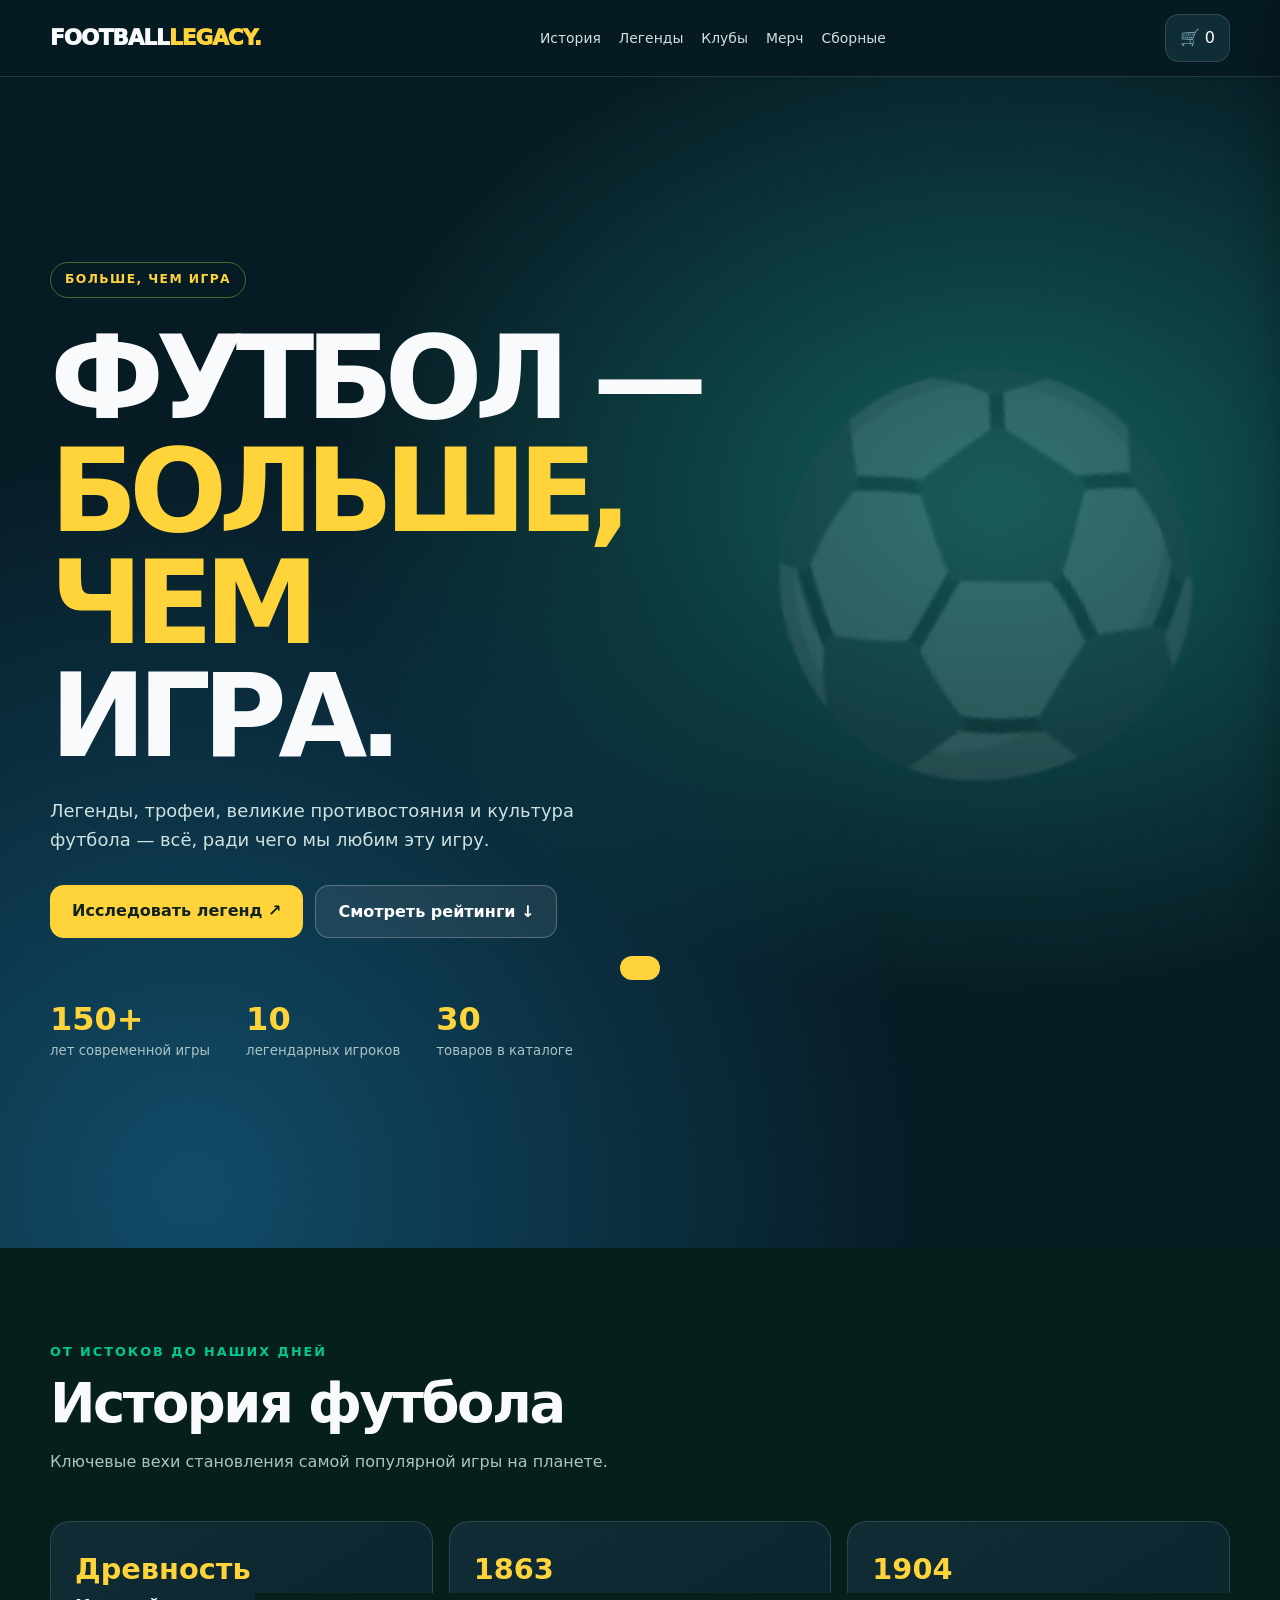
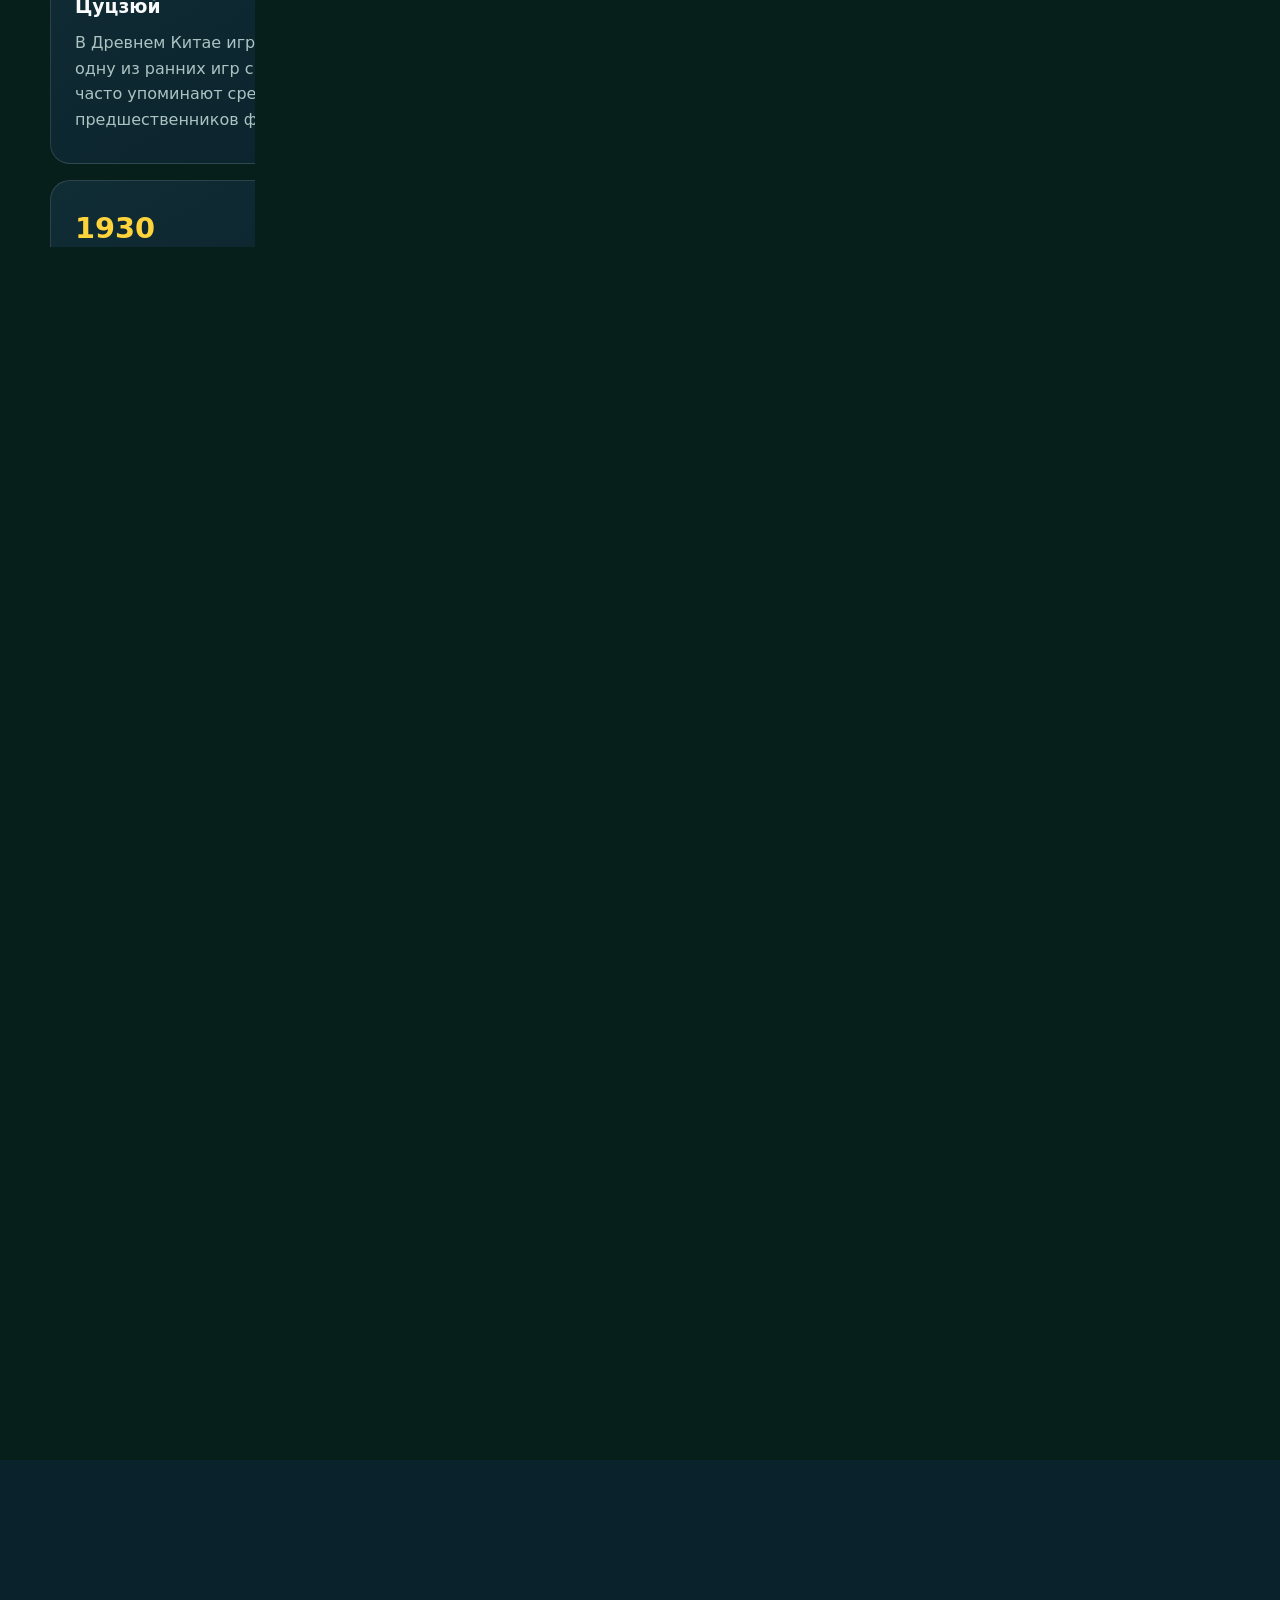
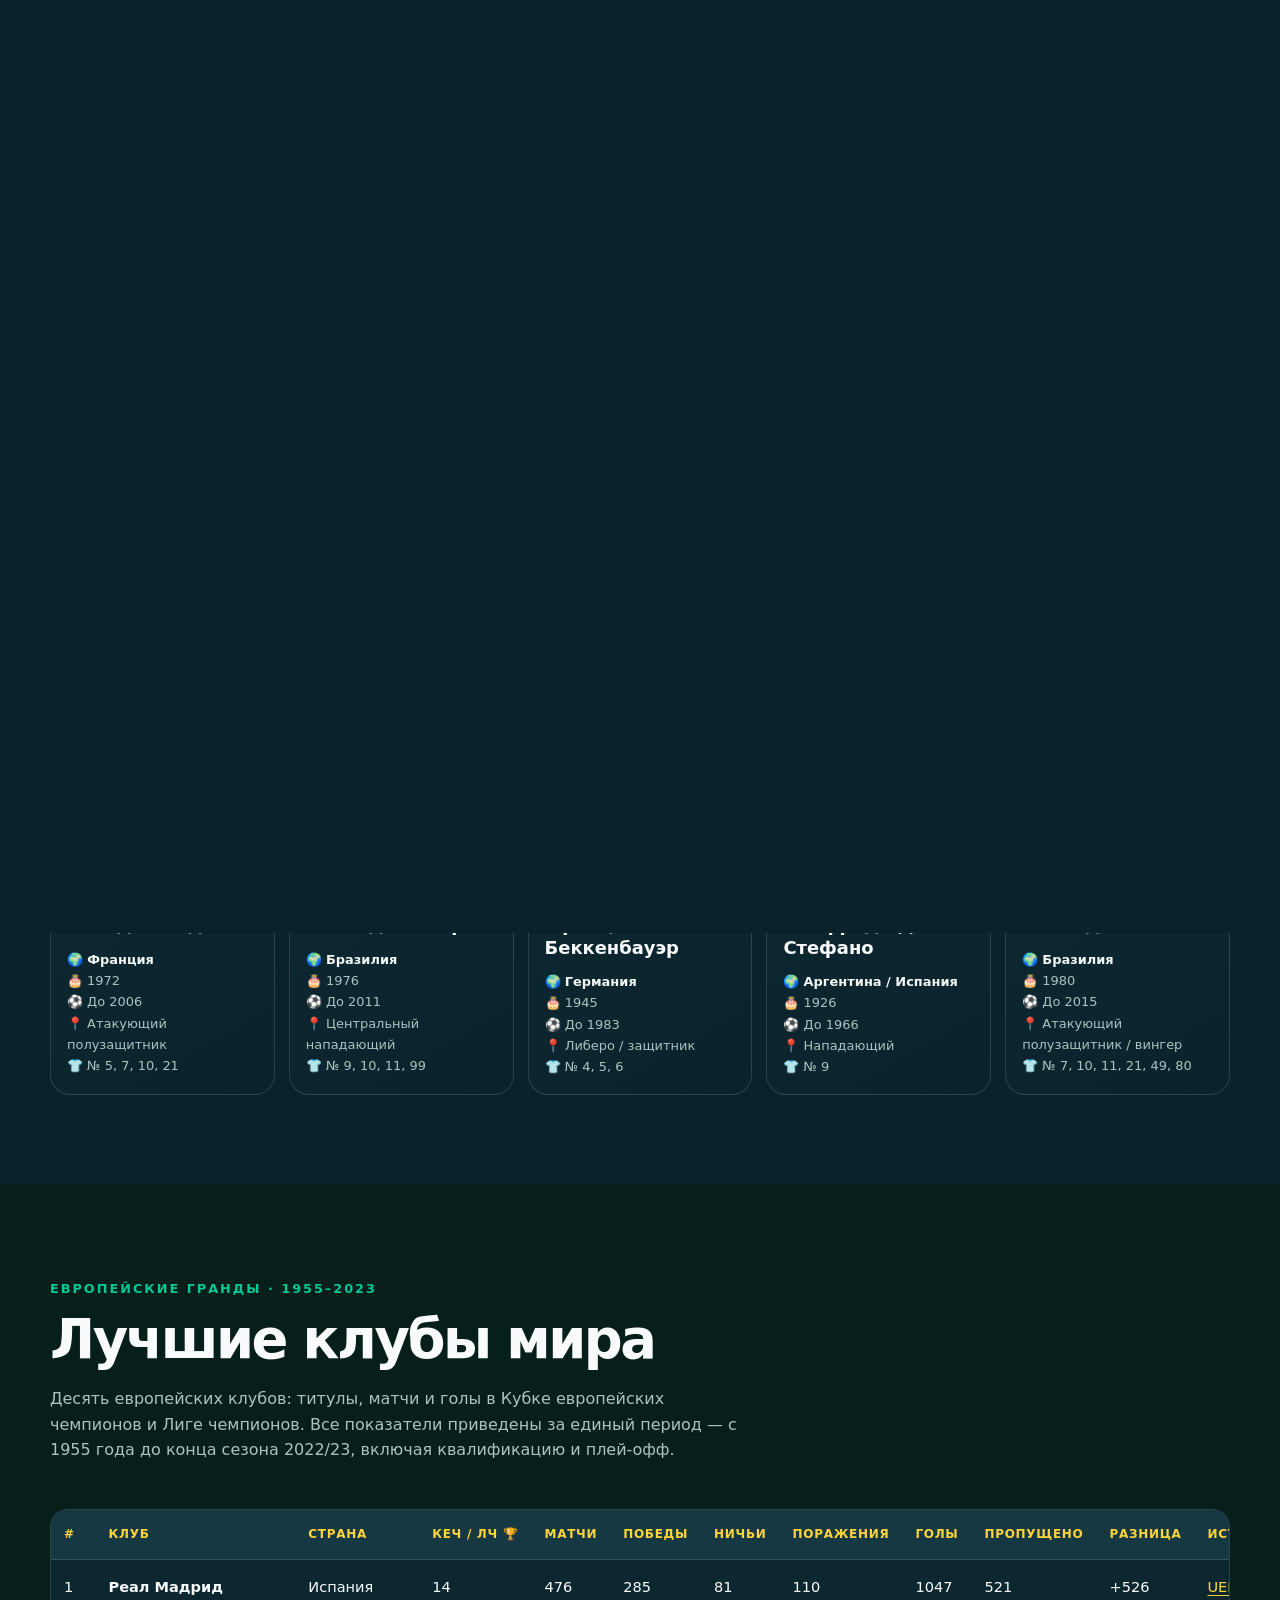
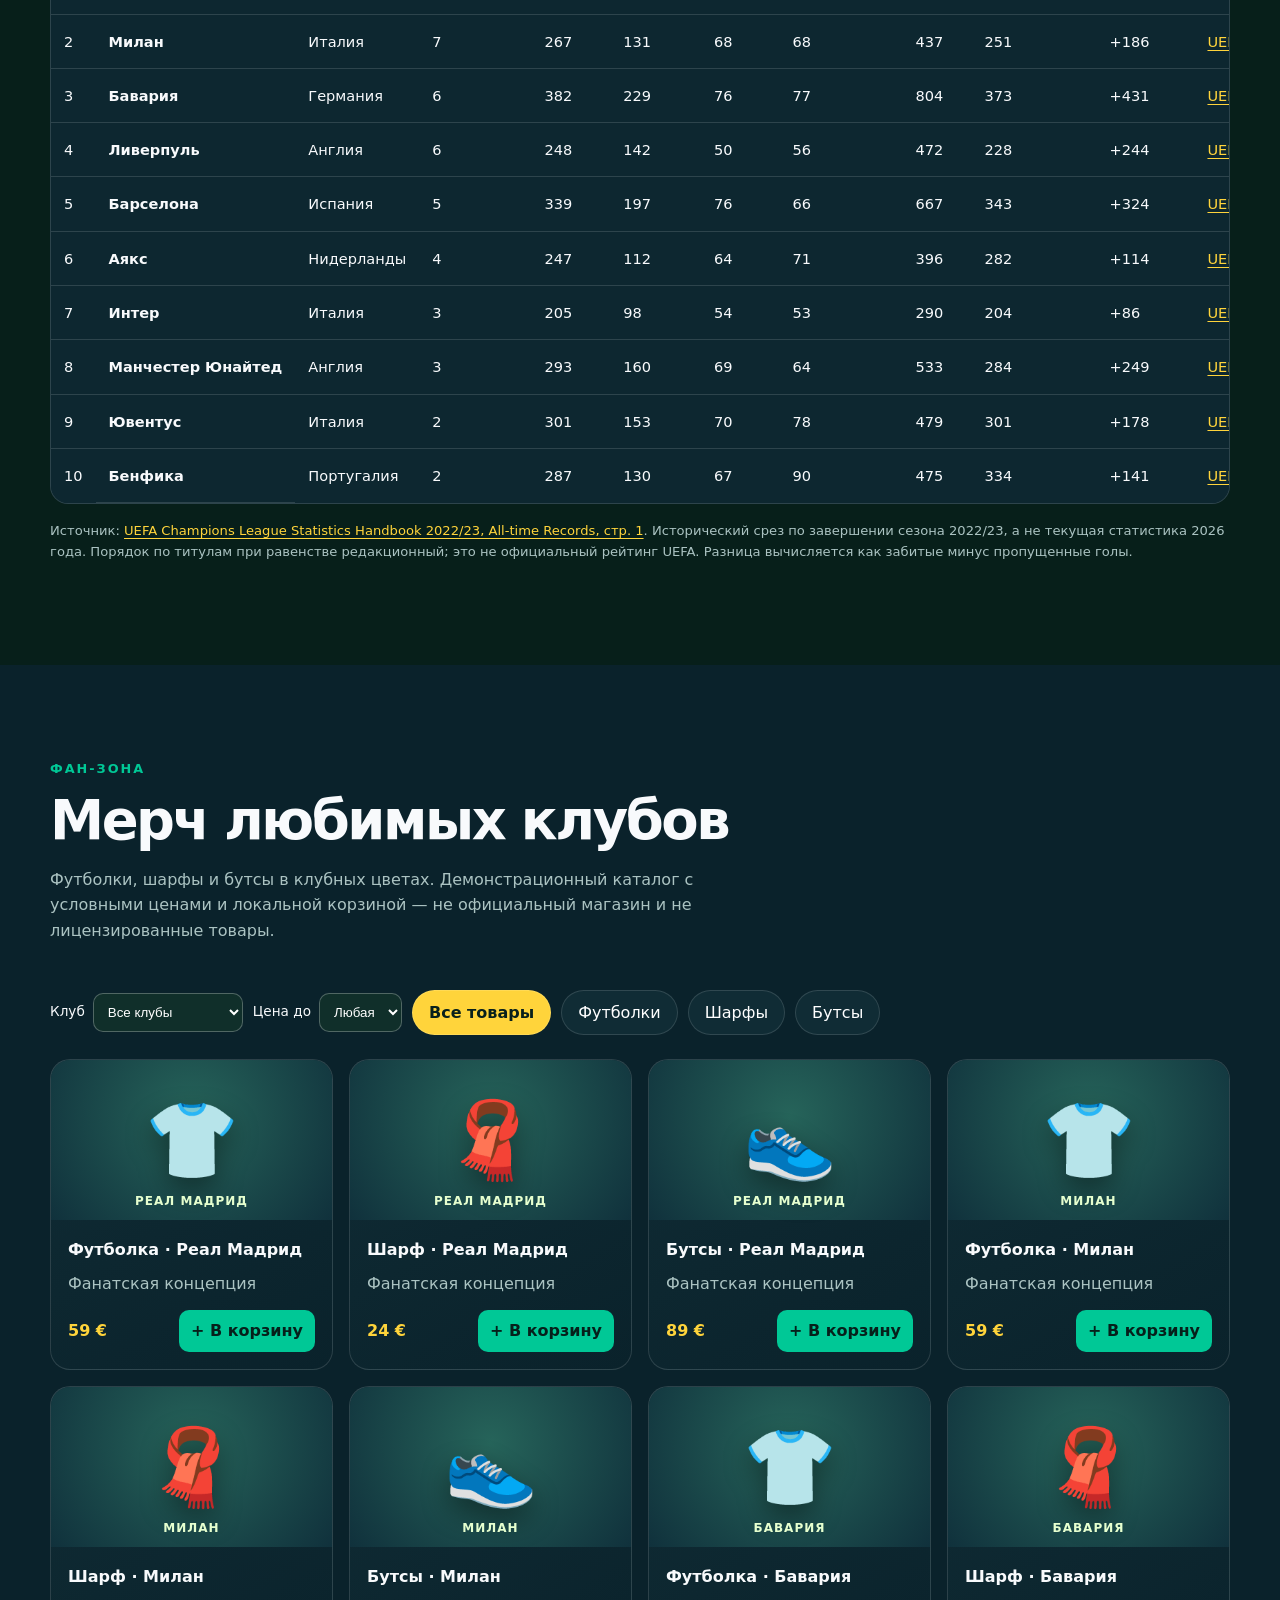
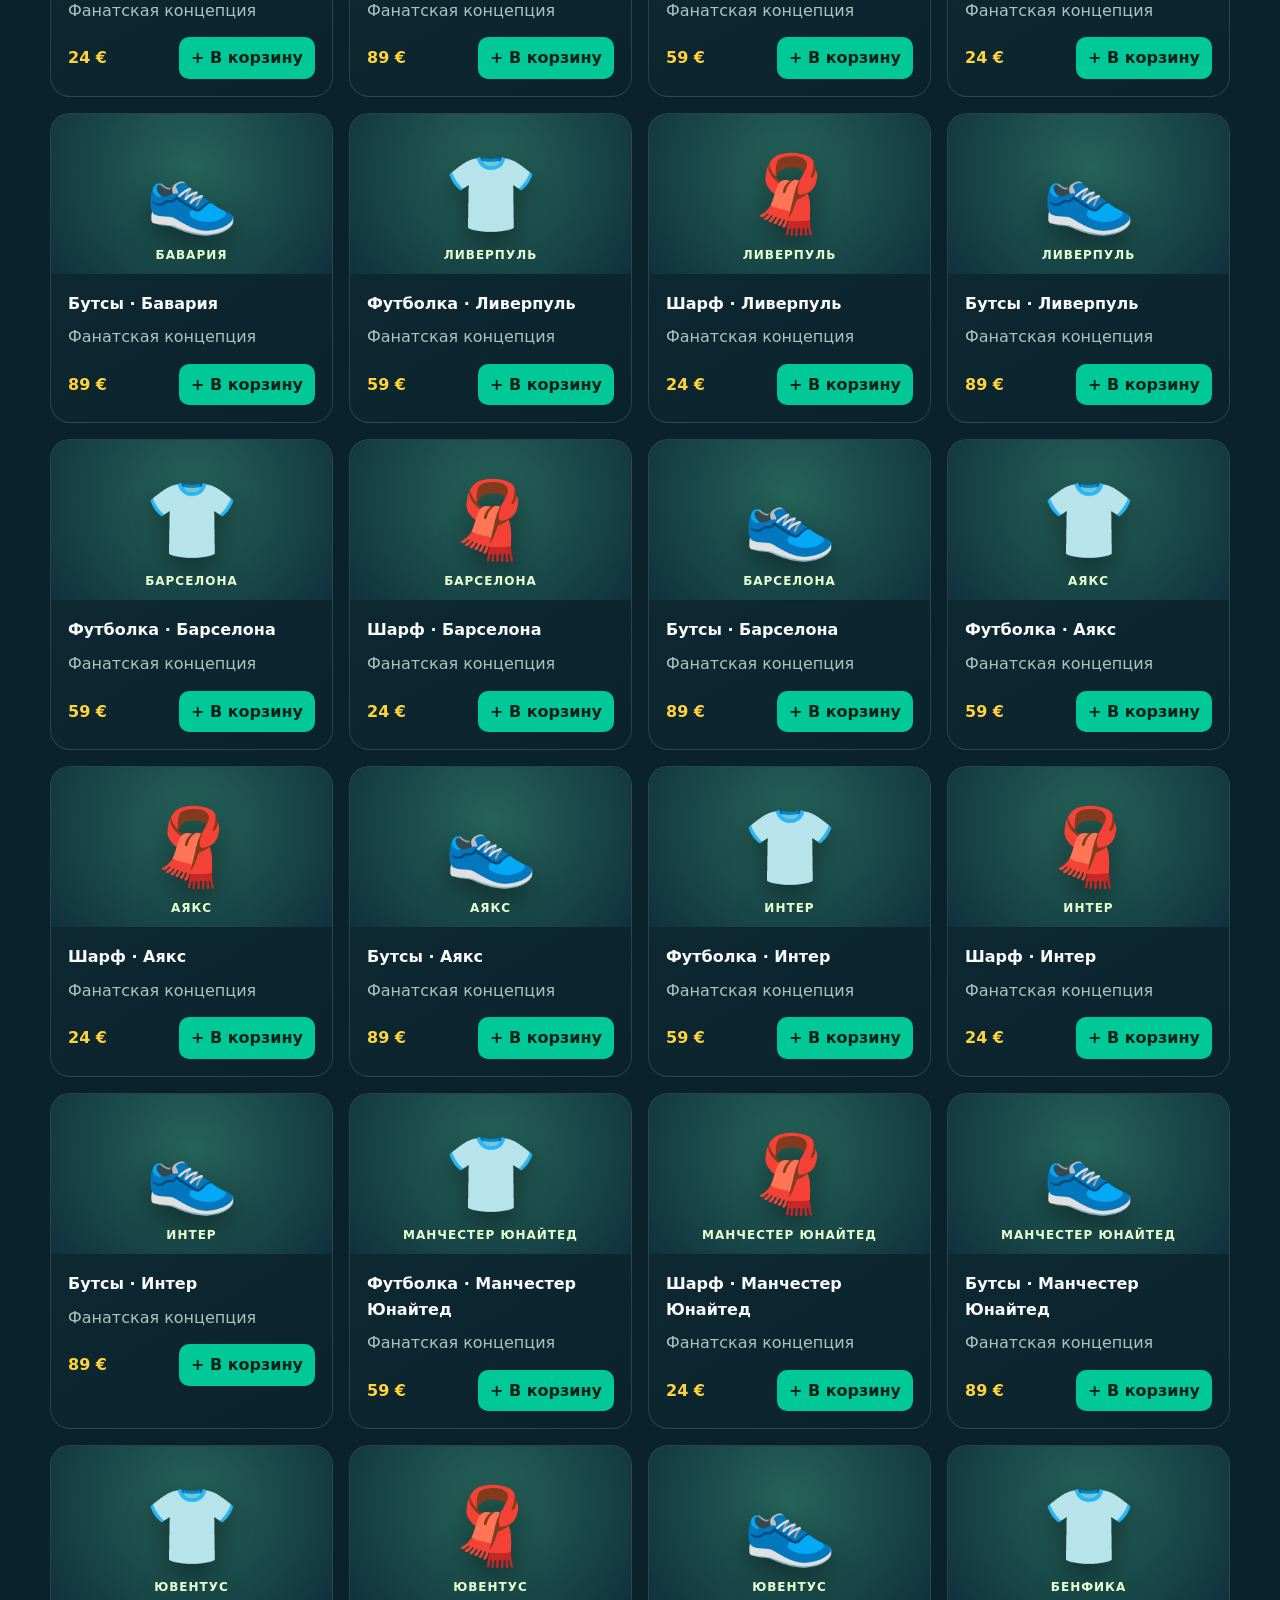
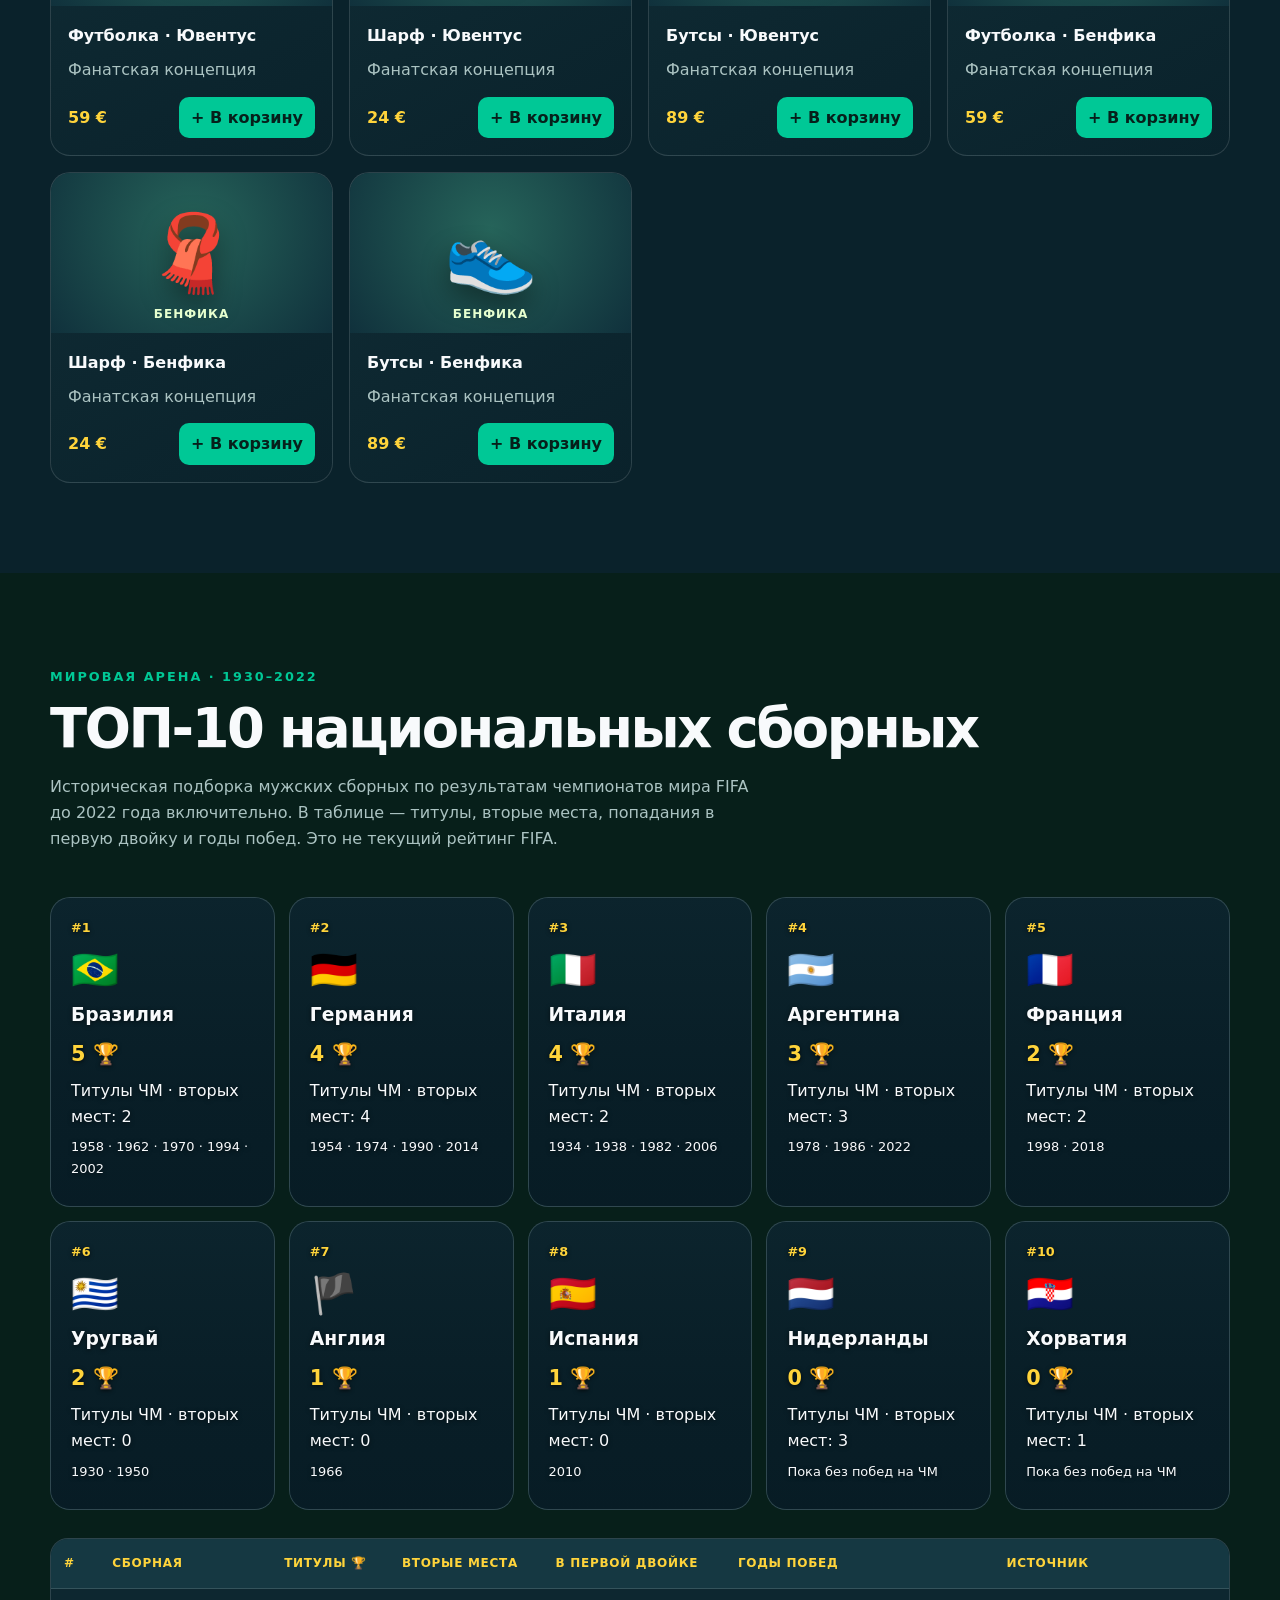
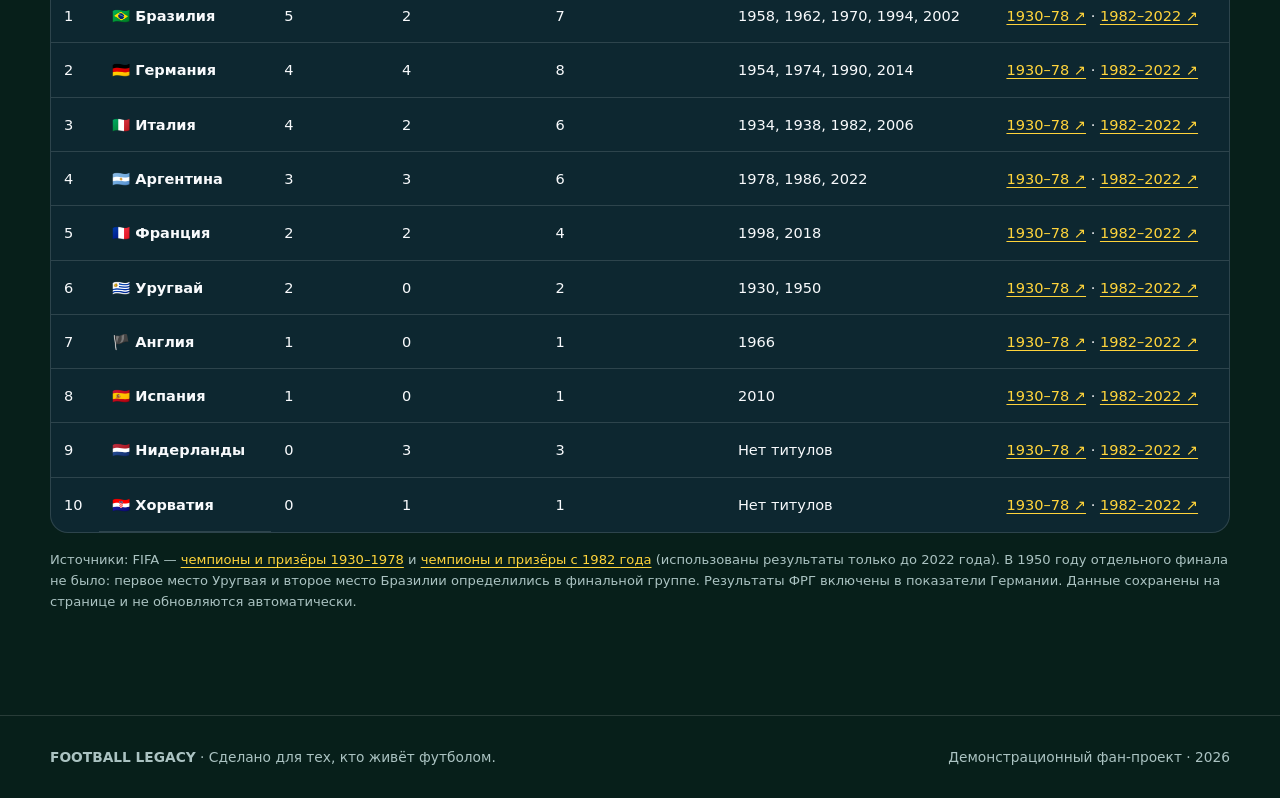
==== index.html @ f4323de8 "Add three local football photos and separate HTML CSS JS" ====
<!doctype html>
<html lang="ru">
<head>
<meta charset="utf-8"><meta name="viewport" content="width=device-width,initial-scale=1"><meta name="theme-color" content="#071b24">
<title>FOOTBALL LEGACY — Больше, чем игра</title>
<link rel="stylesheet" href="style.css">

</head>
<body>

<header class="topbar"><nav class="container nav" aria-label="Главная навигация"><a class="logo" href="#home">FOOTBALL<span>LEGACY.</span></a><div class="links" id="navlinks"><a href="#history">История</a><a href="#players">Легенды</a><a href="#clubs">Клубы</a><a href="#shop">Мерч</a><a href="#nations">Сборные</a></div><div style="display:flex;gap:8px"><button class="cartbtn" id="cartOpen" aria-label="Открыть корзину">🛒 <span id="cartCount">0</span></button><button class="menu-btn" id="menuBtn" aria-label="Открыть меню" aria-expanded="false">☰</button></div></nav></header>
<main><section class="hero" id="home"><div class="container hero-content"><span class="pill">Больше, чем игра</span><h1>ФУТБОЛ —<br><em>БОЛЬШЕ, ЧЕМ</em><br>ИГРА.</h1><p>Легенды, трофеи, великие противостояния и культура футбола — всё, ради чего мы любим эту игру.</p><div class="actions"><a class="btn" href="#players">Исследовать легенд ↗</a><a class="btn secondary" href="#clubs">Смотреть рейтинги ↓</a></div><div class="stats"><div><strong>150+</strong><small>лет современной игры</small></div><div><strong>10</strong><small>легендарных игроков</small></div><div><strong>30</strong><small>товаров в каталоге</small></div></div></div></section>
<section id="history"><div class="container"><div class="section-top"><div><span class="eyebrow">От истоков до наших дней</span><h2>История футбола</h2><p class="lead">Ключевые вехи становления самой популярной игры на планете.</p></div></div><div class="history-grid"><article class="history-card"><div class="year">Древность</div><h3>Цуцзюй</h3><p>В Древнем Китае играли в цуцзюй — одну из ранних игр с мячом, которую часто упоминают среди предшественников футбола.</p></article><article class="history-card"><div class="year">1863</div><h3>Рождение правил</h3><p>В Англии основана Футбольная ассоциация и началось отделение футбола от регби.</p></article><article class="history-card"><div class="year">1904</div><h3>Создание ФИФА</h3><p>В Париже основана FIFA — международная организация, объединяющая национальные федерации.</p></article><article class="history-card"><div class="year">1930</div><h3>Первый чемпионат мира</h3><p>Уругвай принимает первый мужской мундиаль и становится его победителем.</p></article><article class="history-card"><div class="year">1955–56</div><h3>Европейский клубный турнир</h3><p>Стартует Кубок европейских чемпионов — предшественник Лиги чемпионов УЕФА.</p></article><article class="history-card"><div class="year">1991</div><h3>Женский чемпионат мира</h3><p>В Китае проходит первый официальный чемпионат мира FIFA среди женщин.</p></article><article class="history-card"><div class="year">1992 →</div><h3>Новая эпоха</h3><p>Запускаются Лига чемпионов УЕФА и английская Премьер-лига; позже VAR меняет судейство, а цифровые платформы — боление.</p></article><article class="history-card"><div class="year">2010–2020-е</div><h3>VAR и цифровая эпоха</h3><p>Видеопомощники судей, данные о движении игроков и новые способы просмотра матчей меняют современный футбол.</p></article></div></div></section>
<section id="gallery"><div class="container"><div class="section-top"><div><span class="eyebrow">Атмосфера игры</span><h2>Футбол в трёх кадрах</h2><p class="lead">Большие трибуны, точность движения и энергия каждого матча.</p></div></div><div class="photo-grid"><figure><img src="images/stadium.jpg" width="1200" height="800" alt="Футбольное поле и заполненные трибуны" loading="lazy"><figcaption>Стадион</figcaption></figure><figure><img src="images/ball.jpg" width="1200" height="800" alt="Мяч рядом с бутсами футболиста на газоне" loading="lazy"><figcaption>Игра начинается здесь</figcaption></figure><figure><img src="images/training.jpg" width="1200" height="800" alt="Футболист выполняет удар по мячу" loading="lazy"><figcaption>Движение к цели</figcaption></figure></div><p class="smallprint">Фотографии: Unsplash. Источники и условия использования приведены в файле IMAGE_SOURCES.md.</p></div></section><section id="players" style="background:#0a222b"><div class="container"><div class="section-top"><div><span class="eyebrow">Зал славы</span><h2>ТОП-10 игроков всех времён</h2><p class="lead">Редакционная подборка по влиянию на игру, мастерству и достижениям. Номера указаны для основных профессиональных клубов и взрослых сборных; редкие юношеские и товарищеские номера могут отсутствовать.</p></div></div><div class="players" id="playersGrid"></div></div></section>
<section id="clubs"><div class="container"><div class="section-top"><div><span class="eyebrow">Европейские гранды · 1955–2023</span><h2>Лучшие клубы мира</h2><p class="lead">Десять европейских клубов: титулы, матчи и голы в Кубке европейских чемпионов и Лиге чемпионов. Все показатели приведены за единый период — с 1955 года до конца сезона 2022/23, включая квалификацию и плей-офф.</p></div></div><div class="table-wrap"><table><caption class="sr-only">Статистика клубов в КЕЧ и ЛЧ за 1955–2023 годы</caption><thead><tr><th scope="col">#</th><th scope="col">Клуб</th><th scope="col">Страна</th><th scope="col">КЕЧ / ЛЧ 🏆</th><th scope="col">Матчи</th><th scope="col">Победы</th><th scope="col">Ничьи</th><th scope="col">Поражения</th><th scope="col">Голы</th><th scope="col">Пропущено</th><th scope="col">Разница</th><th scope="col">Источник</th></tr></thead><tbody id="clubsTable"></tbody></table></div><p class="smallprint">Источник: <a class="source-link" href="https://editorial.uefa.com/resources/0282-18407aecf6fe-cb82de053b1e-1000/ucl_202223_all-time_md13.pdf" target="_blank" rel="noopener noreferrer">UEFA Champions League Statistics Handbook 2022/23, All-time Records, стр. 1</a>. Исторический срез по завершении сезона 2022/23, а не текущая статистика 2026 года. Порядок по титулам при равенстве редакционный; это не официальный рейтинг UEFA. Разница вычисляется как забитые минус пропущенные голы.</p></div></section>
<section id="shop" style="background:#0a222b"><div class="container"><div class="section-top"><div><span class="eyebrow">Фан-зона</span><h2>Мерч любимых клубов</h2><p class="lead">Футболки, шарфы и бутсы в клубных цветах. Демонстрационный каталог с условными ценами и локальной корзиной — не официальный магазин и не лицензированные товары.</p></div></div><div class="store-toolbar" id="filters"><label>Клуб <select id="teamFilter" aria-label="Фильтр по клубу"><option value="all">Все клубы</option></select></label><label>Цена до <select id="priceFilter" aria-label="Фильтр по цене"><option value="9999">Любая</option><option value="30">30 €</option><option value="60">60 €</option><option value="100">100 €</option></select></label><button class="filter active" data-filter="all">Все товары</button><button class="filter" data-filter="Футболка">Футболки</button><button class="filter" data-filter="Шарф">Шарфы</button><button class="filter" data-filter="Бутсы">Бутсы</button></div><div class="products" id="productsGrid"></div></div></section>
<section id="nations"><div class="container"><div class="section-top"><div><span class="eyebrow">Мировая арена · 1930–2022</span><h2>ТОП-10 национальных сборных</h2><p class="lead">Историческая подборка мужских сборных по результатам чемпионатов мира FIFA до 2022 года включительно. В таблице — титулы, вторые места, попадания в первую двойку и годы побед. Это не текущий рейтинг FIFA.</p></div></div><div class="national-grid" id="nationsGrid"></div><div class="table-wrap national-table"><table><caption class="sr-only">Достижения сборных на мужских чемпионатах мира 1930–2022</caption><thead><tr><th scope="col">#</th><th scope="col">Сборная</th><th scope="col">Титулы 🏆</th><th scope="col">Вторые места</th><th scope="col">В первой двойке</th><th scope="col">Годы побед</th><th scope="col">Источник</th></tr></thead><tbody id="nationsTable"></tbody></table></div><p class="smallprint">Источники: FIFA — <a class="source-link" href="https://www.fifa.com/en/tournaments/mens/worldcup/articles/world-cup-champions-1930-1978-uruguay-italy-germany-brazil-england-argentina" target="_blank" rel="noopener noreferrer">чемпионы и призёры 1930–1978</a> и <a class="source-link" href="https://www.fifa.com/en/tournaments/mens/worldcup/articles/world-cup-champions-1982-2026-italy-argentina-germany-brazil-france-spain" target="_blank" rel="noopener noreferrer">чемпионы и призёры с 1982 года</a> (использованы результаты только до 2022 года). В 1950 году отдельного финала не было: первое место Уругвая и второе место Бразилии определились в финальной группе. Результаты ФРГ включены в показатели Германии. Данные сохранены на странице и не обновляются автоматически.</p></div></section></main>
<footer class="footer"><div class="container"><div><strong>FOOTBALL LEGACY</strong> · Сделано для тех, кто живёт футболом.</div><div>Демонстрационный фан-проект · 2026</div></div></footer>
<div class="drawer-overlay" id="overlay"></div><aside class="drawer" id="drawer" role="dialog" aria-modal="true" aria-label="Корзина" aria-hidden="true"><div class="drawer-head"><h2 style="font-size:1.8rem">Корзина 🛒</h2><button class="cartbtn" id="cartClose" aria-label="Закрыть корзину">✕</button></div><div class="cart-items" id="cartItems"></div><div class="cart-total" id="cartTotal">Итого: 0 €</div><button class="btn" id="checkout">Оформить заказ</button><p class="smallprint">Демо-режим: оплата и отправка заказа не подключены.</p></aside><div class="toast" id="toast" role="status" aria-live="polite"></div>
<script src="main.js" defer></script>
</body></html>
---- style.css ----
:root{--bg:#071b24;--panel:#102c35;--panel2:#153842;--text:#f1f8f4;--muted:#abc3c2;--lime:#d9ff4d;--green:#23d49a;--blue:#39a9ff;--line:#ffffff22}*{box-sizing:border-box}html{scroll-behavior:smooth;scroll-padding-top:85px}body{margin:0;background:var(--bg);color:var(--text);font:16px/1.6 system-ui,-apple-system,Segoe UI,Arial,sans-serif}a{color:inherit;text-decoration:none}button{font:inherit;cursor:pointer}img{display:block;width:100%;object-fit:cover}::selection{background:var(--lime);color:#061b22}.container{width:min(1180px,calc(100% - 36px));margin:auto}.topbar{position:sticky;top:0;z-index:100;background:#071b24e8;backdrop-filter:blur(18px);border-bottom:1px solid var(--line)}.nav{min-height:76px;display:flex;align-items:center;justify-content:space-between;gap:18px}.logo{font-weight:950;letter-spacing:-1px;font-size:1.35rem}.logo span{color:var(--lime)}.links{display:flex;gap:18px;align-items:center}.links a{font-size:.87rem;color:#d1e0de;transition:color .2s}.links a:hover{color:var(--lime)}.cartbtn,.menu-btn{border:1px solid var(--line);border-radius:14px;background:var(--panel);color:white;padding:10px 14px}.menu-btn{display:none}.pill{display:inline-block;border:1px solid #d9ff4d55;color:var(--lime);padding:7px 14px;border-radius:50px;font-size:.77rem;letter-spacing:1.4px;font-weight:800;text-transform:uppercase}.hero{position:relative;overflow:hidden;min-height:650px;display:flex;align-items:center;background:radial-gradient(ellipse at 78% 36%,#125e5b 0%,transparent 48%),radial-gradient(ellipse at 15% 95%,#114c69,transparent 48%),#071b24}.hero:after{content:'⚽';position:absolute;right:5%;top:17%;font-size:clamp(180px,29vw,410px);opacity:.13;transform:rotate(-18deg);pointer-events:none}.hero-content{position:relative;z-index:1;padding:95px 0}.hero h1{font-size:clamp(3.5rem,9vw,7.6rem);line-height:.98;letter-spacing:-.075em;margin:24px 0;max-width:850px}.hero h1 em{font-style:normal;color:var(--lime)}.hero p{max-width:550px;color:#d0e2e0;font-size:1.12rem}.actions{display:flex;flex-wrap:wrap;gap:12px;margin-top:30px}.btn{border:0;border-radius:14px;background:var(--lime);color:#10221c;font-weight:850;padding:13px 22px;transition:transform .2s,box-shadow .2s}.btn:hover{transform:translateY(-3px);box-shadow:0 12px 30px #d9ff4d35}.btn.secondary{background:#ffffff13;border:1px solid #ffffff40;color:white}.stats{display:flex;gap:36px;flex-wrap:wrap;margin-top:64px}.stats strong{display:block;font-size:2rem;color:var(--lime);line-height:1.1}.stats small{color:var(--muted)}section{padding:90px 0}.section-top{display:flex;align-items:end;justify-content:space-between;gap:20px;margin-bottom:30px}.eyebrow{color:var(--green);font-weight:800;letter-spacing:2px;font-size:.8rem;text-transform:uppercase}h2{font-size:clamp(2rem,5vw,3.4rem);line-height:1.1;letter-spacing:-.045em;margin:10px 0}h3{margin:0 0 8px}p.lead{color:var(--muted);max-width:710px}.history-grid{display:grid;grid-template-columns:repeat(3,1fr);gap:16px}.history-card,.player,.club-note,.product,.national-card{background:linear-gradient(150deg,var(--panel),#0a222b);border:1px solid var(--line);border-radius:20px;overflow:hidden;transition:transform .25s,border-color .25s}.history-card:hover,.player:hover,.product:hover,.national-card:hover{transform:translateY(-6px);border-color:#d9ff4d77}.history-card{padding:24px}.history-card .year{font-size:1.8rem;font-weight:900;color:var(--lime)}.history-card p,.player p,.product p,.national-card p{color:var(--muted);margin:7px 0}.players{display:grid;grid-template-columns:repeat(5,minmax(0,1fr));gap:14px}.player img{height:220px;background:#1c4145}.player .content{padding:16px}.rank{color:var(--lime);font-weight:900;font-size:.8rem}.player h3{font-size:1.12rem;line-height:1.25;margin:5px 0 12px}.meta{font-size:.81rem;color:var(--muted);line-height:1.65}.meta b{color:#f2f7f3}.table-wrap{overflow-x:auto;border:1px solid var(--line);border-radius:18px;background:#0d2730}table{border-collapse:collapse;width:100%;min-width:790px}th,td{text-align:left;padding:15px 13px;border-bottom:1px solid var(--line);white-space:nowrap}th{font-size:.75rem;text-transform:uppercase;letter-spacing:.7px;color:var(--lime);background:#153842}td{font-size:.91rem}tr:hover td{background:#ffffff08}tr:last-child td{border-bottom:0}.muted{color:var(--muted)}.smallprint{font-size:.82rem;color:var(--muted);margin-top:16px}.store-toolbar{display:flex;gap:10px;flex-wrap:wrap;margin-bottom:24px}.filter{border:1px solid var(--line);background:var(--panel);color:white;border-radius:100px;padding:9px 16px}.filter.active{background:var(--lime);color:#08201c;font-weight:800}.products{display:grid;grid-template-columns:repeat(4,minmax(0,1fr));gap:16px}.product-art{height:160px;display:grid;place-items:center;background:radial-gradient(circle at 50% 35%,#26645a,#10313c);position:relative}.product-art .emoji{font-size:4.7rem;filter:drop-shadow(0 12px 14px #0006)}.product-art .team{position:absolute;bottom:9px;font-size:.75rem;letter-spacing:1px;text-transform:uppercase;font-weight:900;color:#e6ffcf}.product .content{padding:17px}.product h3{font-size:1rem}.price-row{display:flex;align-items:center;justify-content:space-between;gap:8px;margin-top:14px}.price{font-weight:900;color:var(--lime)}.add{border:0;border-radius:10px;padding:8px 12px;background:var(--green);font-weight:800;color:#06201b}.national-grid{display:grid;grid-template-columns:repeat(5,1fr);gap:14px}.national-card{padding:20px}.flag{font-size:2.4rem}.national-card .score{font-weight:900;color:var(--lime);font-size:1.3rem}.footer{border-top:1px solid var(--line);padding:30px 0;color:var(--muted);font-size:.86rem}.footer .container{display:flex;justify-content:space-between;gap:20px;flex-wrap:wrap}.drawer-overlay{position:fixed;inset:0;background:#0009;z-index:110;display:none}.drawer-overlay.show{display:block}.drawer{position:fixed;right:0;top:0;bottom:0;width:min(430px,100%);z-index:120;background:#102b35;transform:translateX(105%);transition:transform .3s;padding:24px;display:flex;flex-direction:column;box-shadow:-15px 0 50px #0005}.drawer.open{transform:translateX(0)}.drawer-head{display:flex;justify-content:space-between;align-items:center}.cart-items{flex:1;overflow:auto;margin:20px 0}.cart-line{display:flex;justify-content:space-between;gap:12px;padding:12px 0;border-bottom:1px solid var(--line)}.cart-line button{background:transparent;color:var(--lime);border:0}.cart-total{font-size:1.3rem;font-weight:900;margin-bottom:15px}.toast{position:fixed;bottom:20px;left:50%;transform:translate(-50%,100px);background:var(--lime);color:#10221c;padding:12px 20px;border-radius:12px;z-index:130;transition:transform .3s;font-weight:800}.toast.show{transform:translate(-50%,0)}@media(max-width:1050px){.links{gap:10px}.links a{font-size:.78rem}.players{grid-template-columns:repeat(3,1fr)}.products{grid-template-columns:repeat(3,1fr)}.national-grid{grid-template-columns:repeat(3,1fr)}}@media(max-width:750px){.nav{min-height:66px}.menu-btn{display:block}.links{display:none;position:absolute;top:66px;left:0;right:0;padding:20px;background:#0a2730;flex-direction:column;align-items:stretch;border-bottom:1px solid var(--line)}.links.open{display:flex}.links a{font-size:1rem;padding:8px}.hero{min-height:570px}.hero-content{padding:65px 0}.stats{gap:22px;margin-top:42px}section{padding:64px 0}.history-grid{grid-template-columns:repeat(2,1fr)}.players,.national-grid{grid-template-columns:repeat(2,1fr)}.products{grid-template-columns:repeat(2,1fr)}.section-top{display:block}}@media(max-width:450px){.history-grid{grid-template-columns:1fr}.players{gap:10px}.player img{height:165px}.player .content{padding:11px}.player h3{font-size:1rem}.meta{font-size:.74rem}.products{gap:10px}.product-art{height:135px}.product .content{padding:12px}.national-grid{gap:10px}.national-card{padding:14px}}@media(prefers-reduced-motion:reduce){html{scroll-behavior:auto}*,*:before,*:after{transition:none!important;animation:none!important}}

:root{--bg:#071F1A;--lime:#FFD43B;--green:#00C896;--blue:#1677FF;--text:#F8FAFC} .store-toolbar select{background:#102f2a;color:white;border:1px solid #ffffff44;border-radius:10px;padding:10px;max-width:150px}.store-toolbar label{display:flex;gap:8px;align-items:center;font-size:.85rem} .history-card:hover,.national-card:hover,.product:hover,.player:hover{transform:translateY(-5px);transition:transform .25s ease} @media(prefers-reduced-motion:reduce){html{scroll-behavior:auto!important}*,*:before,*:after{animation-duration:.01ms!important;transition-duration:.01ms!important}}
.source-link{color:var(--lime);text-decoration:underline;text-underline-offset:3px}.source-link:hover{color:var(--green)}.source-link:focus-visible{outline:2px solid var(--lime);outline-offset:4px}.national-table{margin-top:28px}tbody th[scope="row"]{font-size:.91rem;text-transform:none;letter-spacing:normal;color:var(--text);background:transparent}tr:hover th[scope="row"]{background:#ffffff08}.sr-only{position:absolute;width:1px;height:1px;padding:0;margin:-1px;overflow:hidden;clip:rect(0,0,0,0);white-space:nowrap;border:0}.national-card{position:relative;isolation:isolate;background:#102c35}
.national-card::before{content:"";position:absolute;inset:0;z-index:-2;background-image:var(--nation-flag);background-size:cover;background-position:center;pointer-events:none}
.national-card::after{content:"";position:absolute;inset:0;z-index:-1;background:linear-gradient(180deg,rgba(7,27,36,.48),rgba(7,27,36,.82) 58%,rgba(7,27,36,.94));pointer-events:none}
.national-card h3,.national-card p{color:#f8fafc;text-shadow:0 1px 4px #0009}
.national-card .rank,.national-card .score{ text-shadow:0 1px 4px #000b}

.photo-grid{display:grid;grid-template-columns:repeat(3,minmax(0,1fr));gap:18px}.photo-grid figure{margin:0;border:1px solid var(--line);border-radius:20px;overflow:hidden;background:var(--panel)}.photo-grid img{height:240px;aspect-ratio:3/2;object-fit:cover}.photo-grid figcaption{padding:16px 20px;font-weight:750}@media(max-width:750px){.photo-grid{grid-template-columns:1fr}.photo-grid img{height:240px}}
.photo-grid img[src$="training.jpg"]{object-position:center 25%}
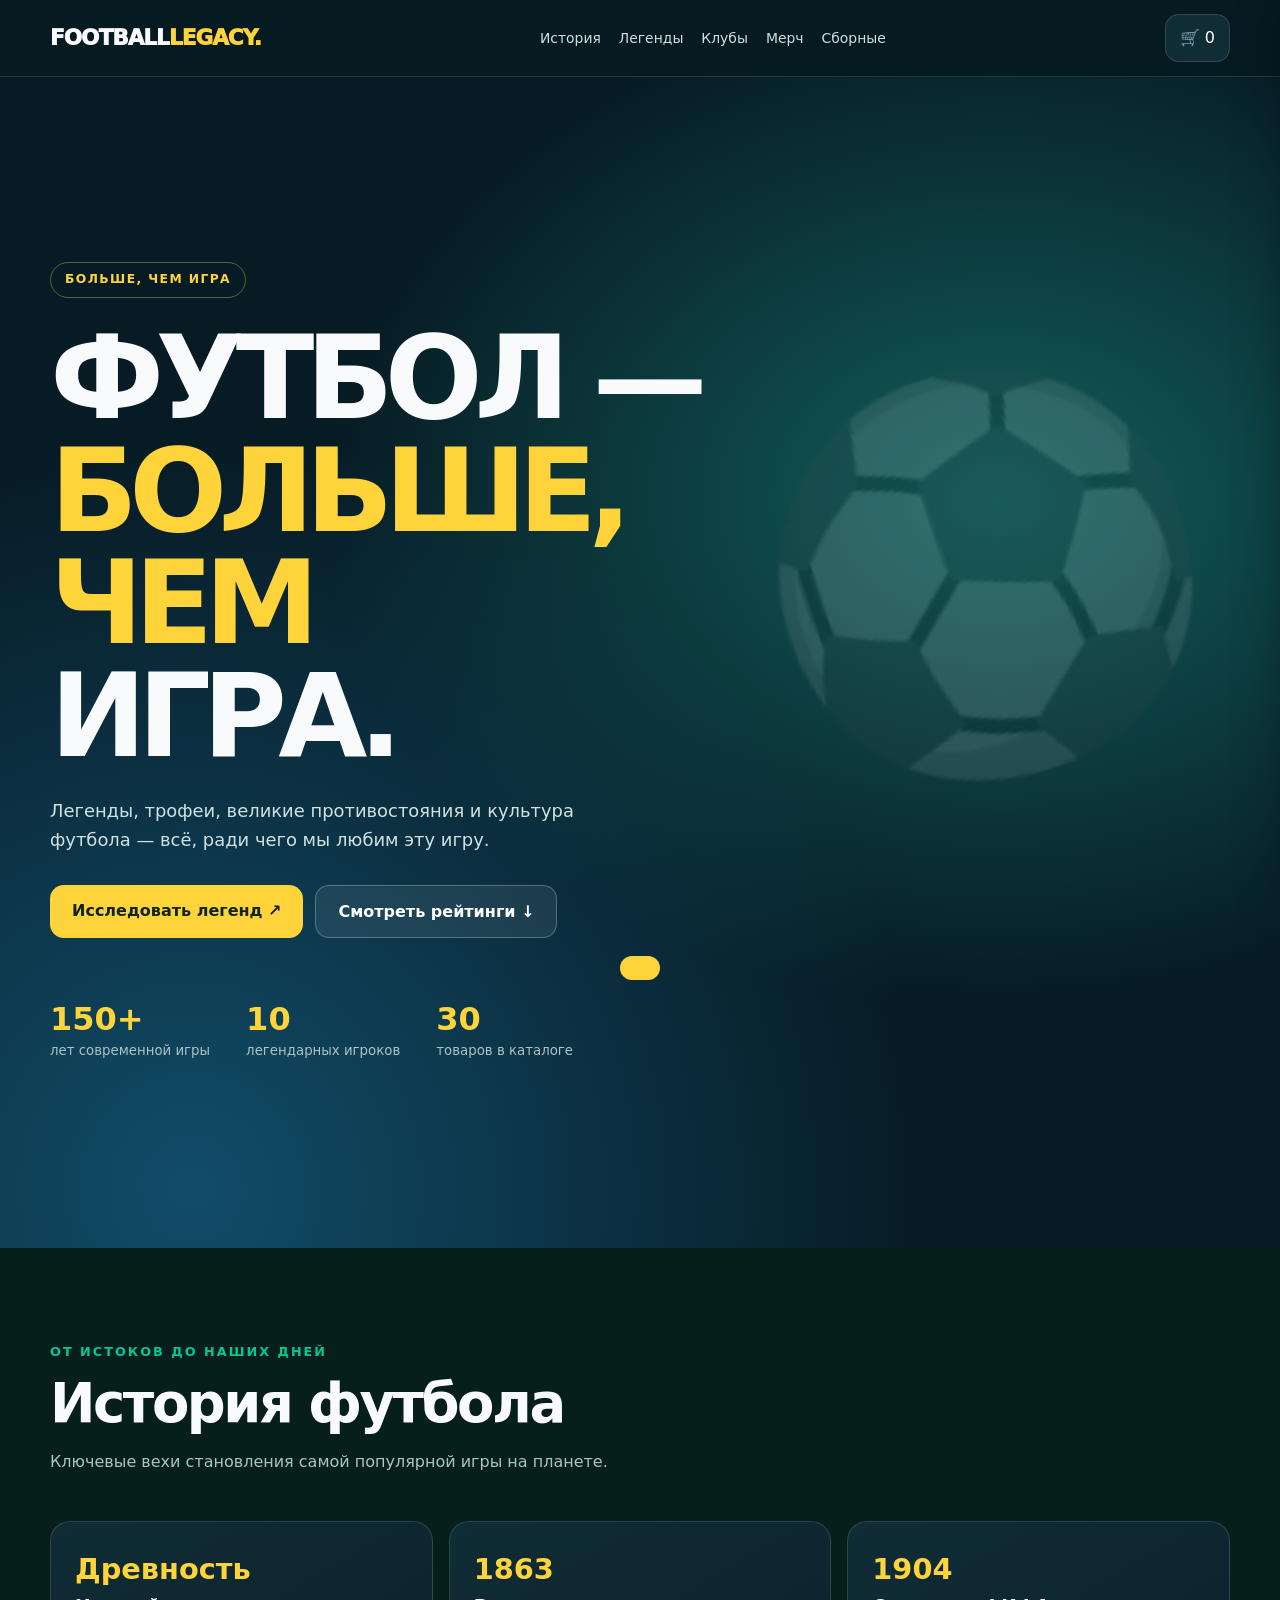
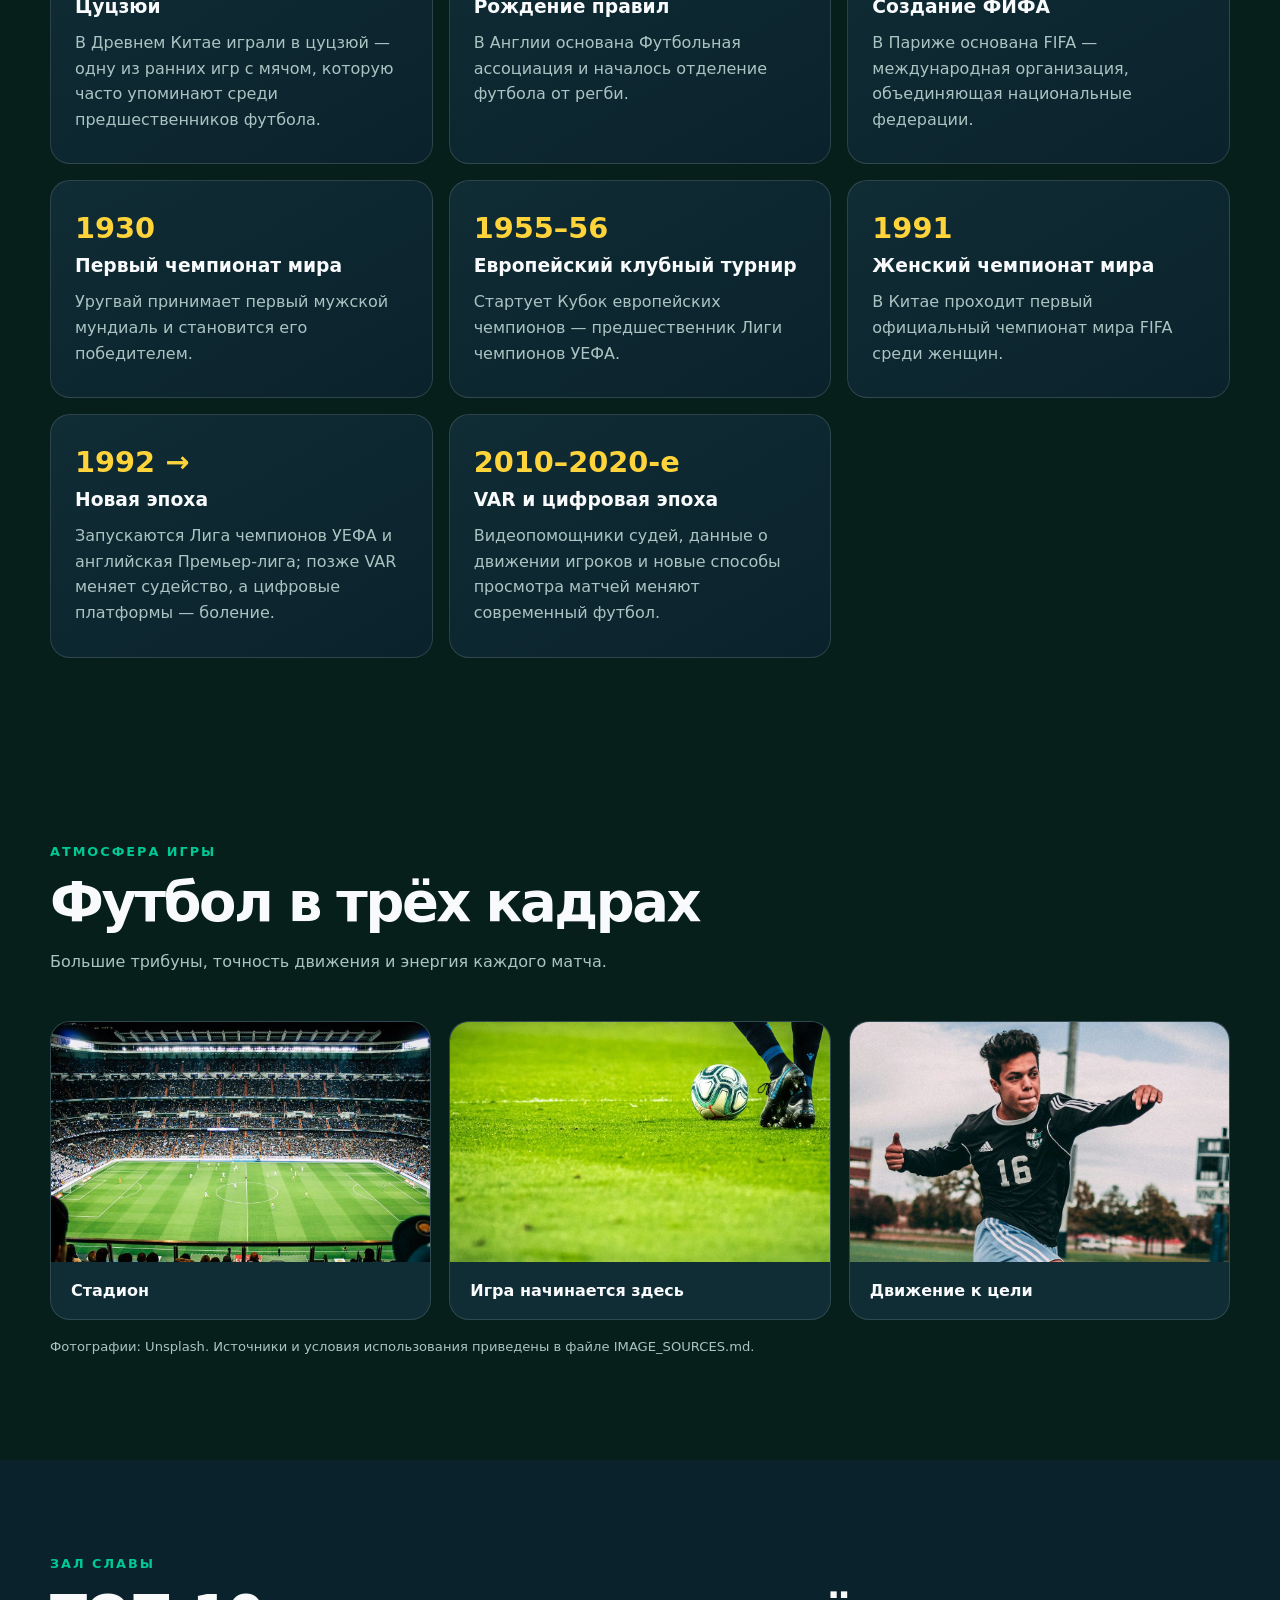
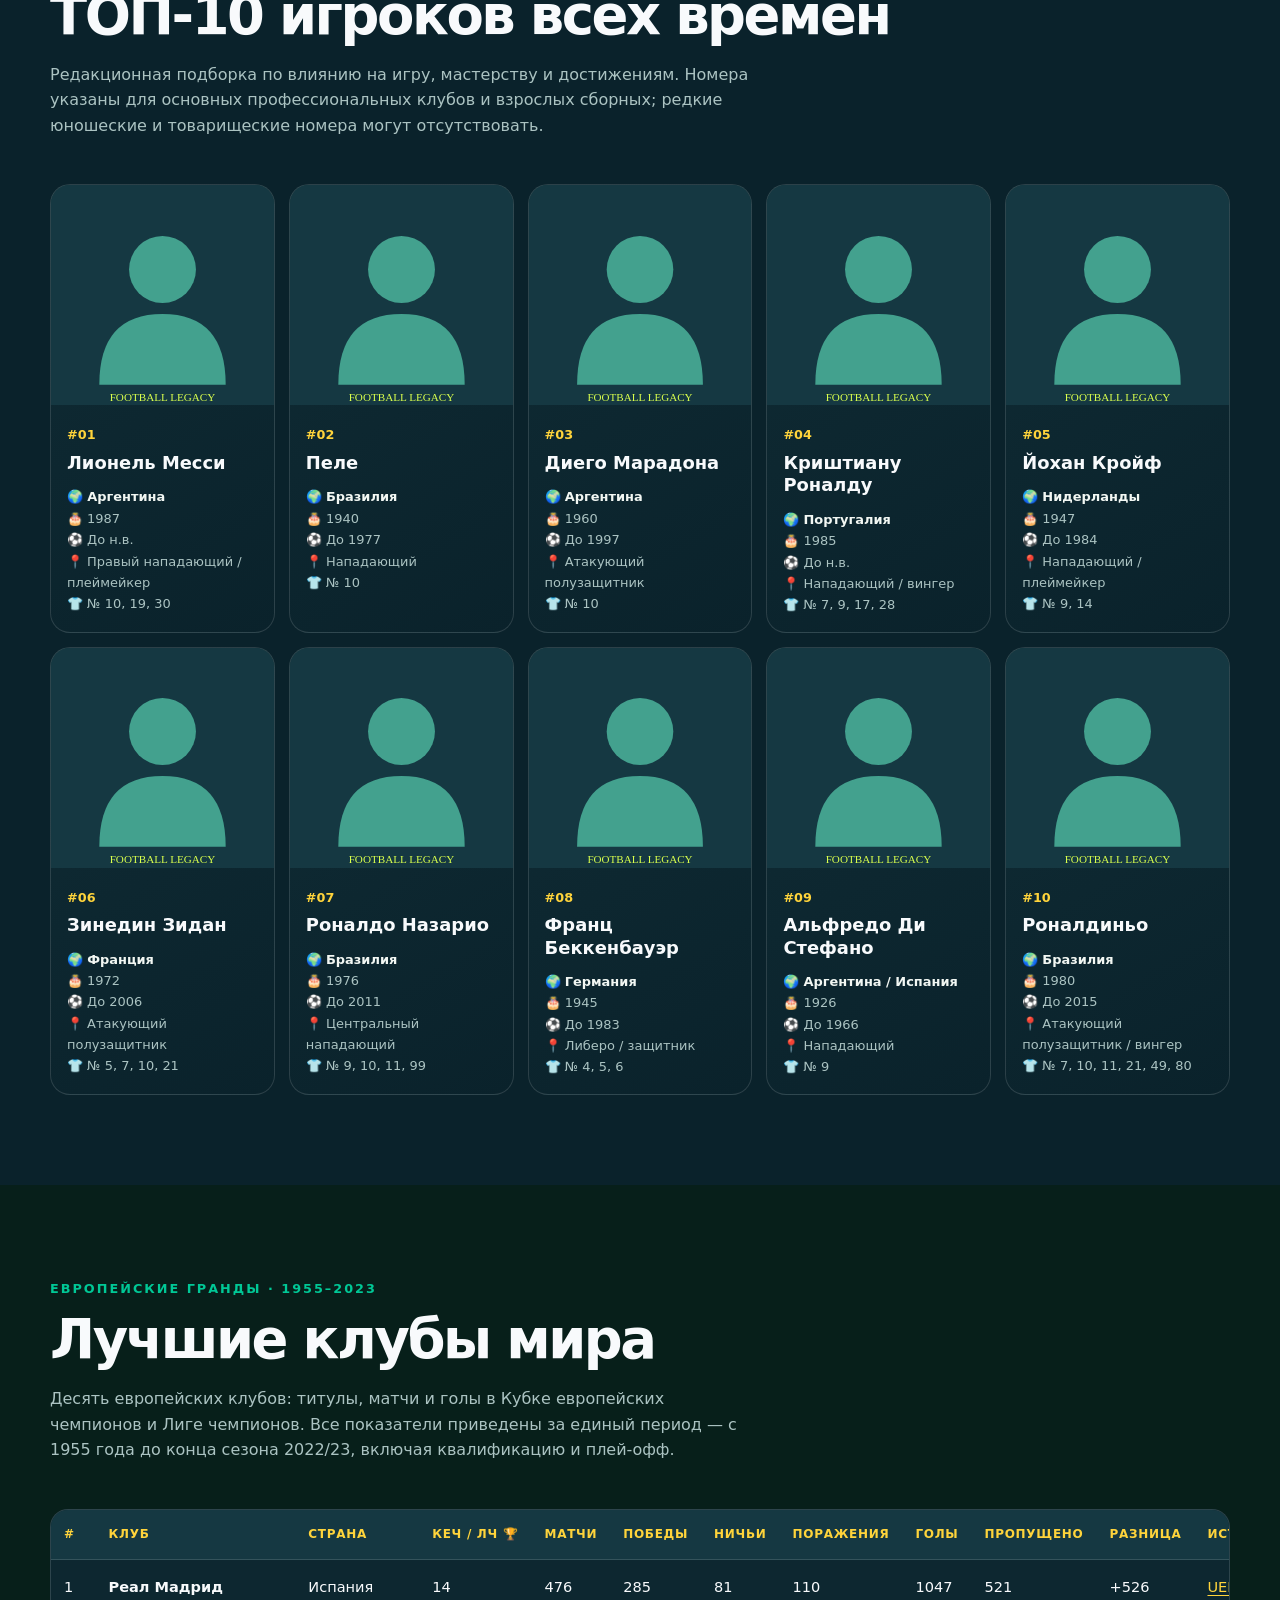
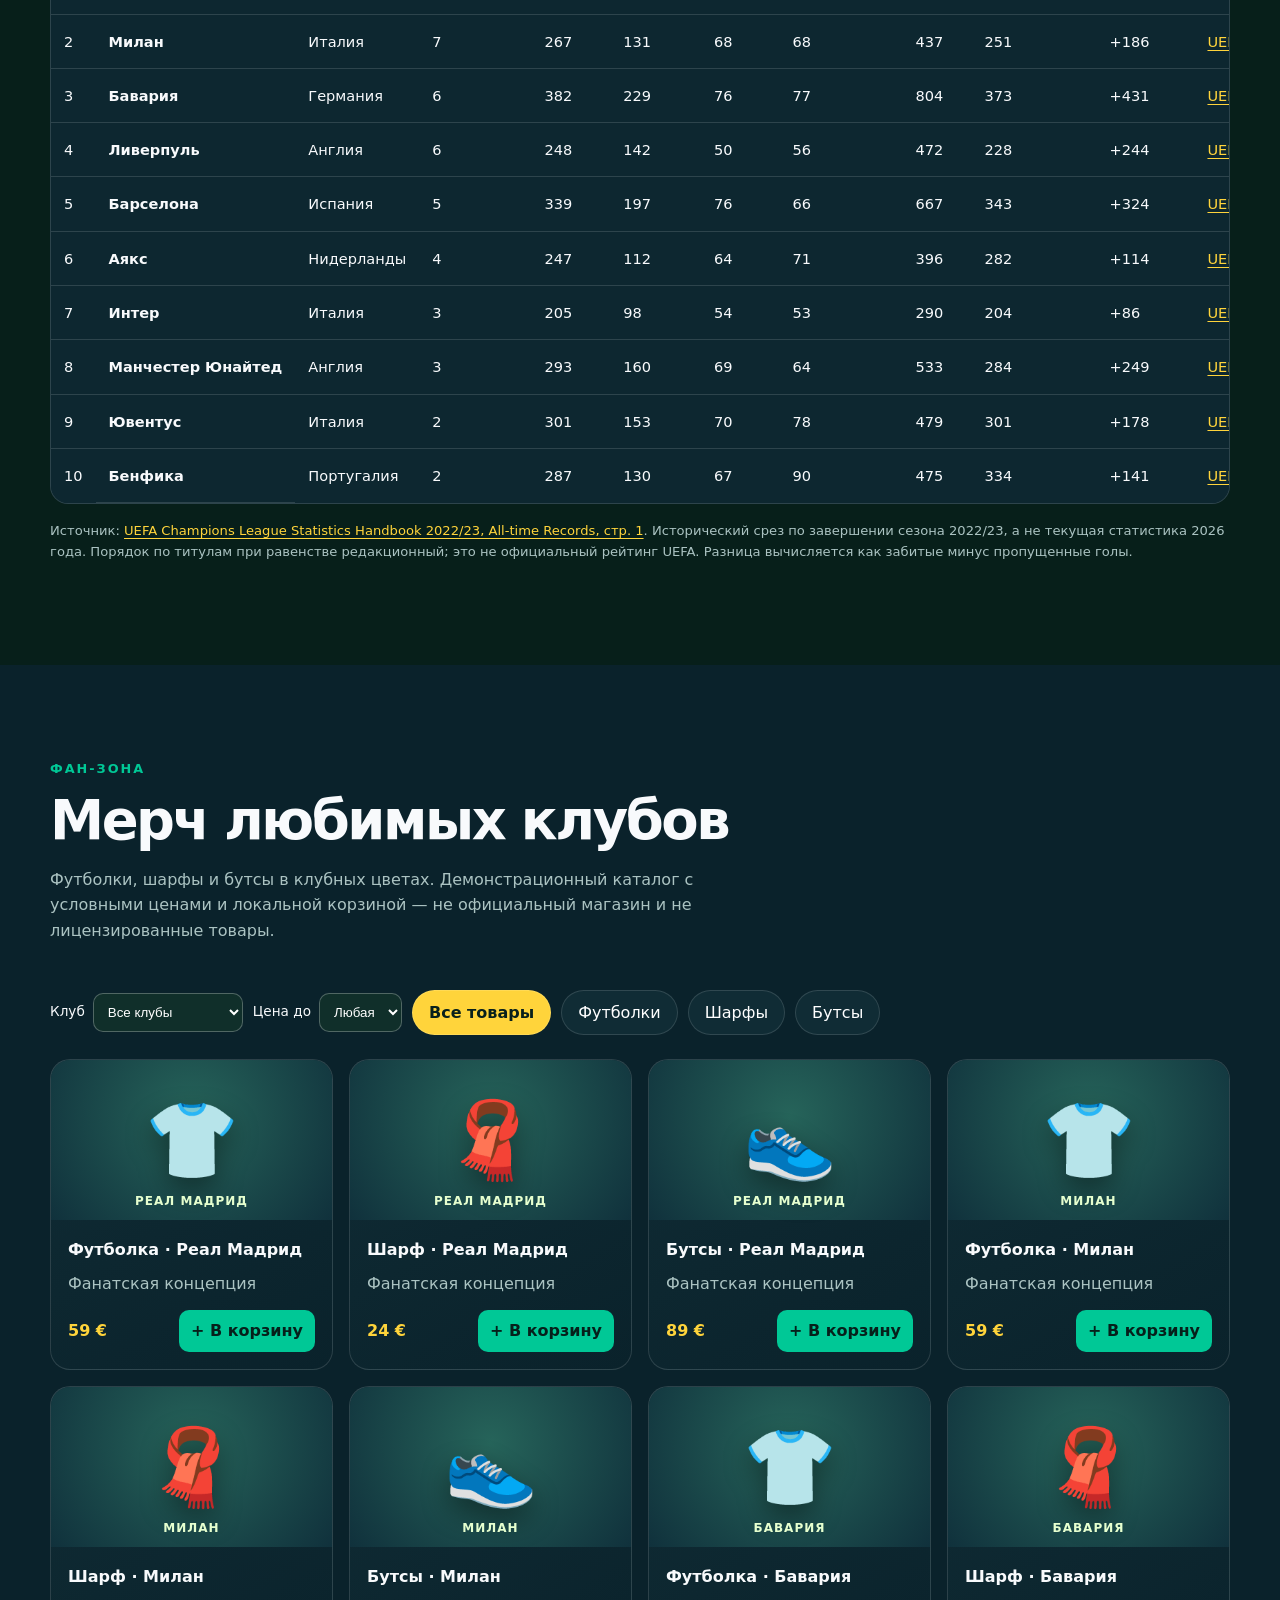
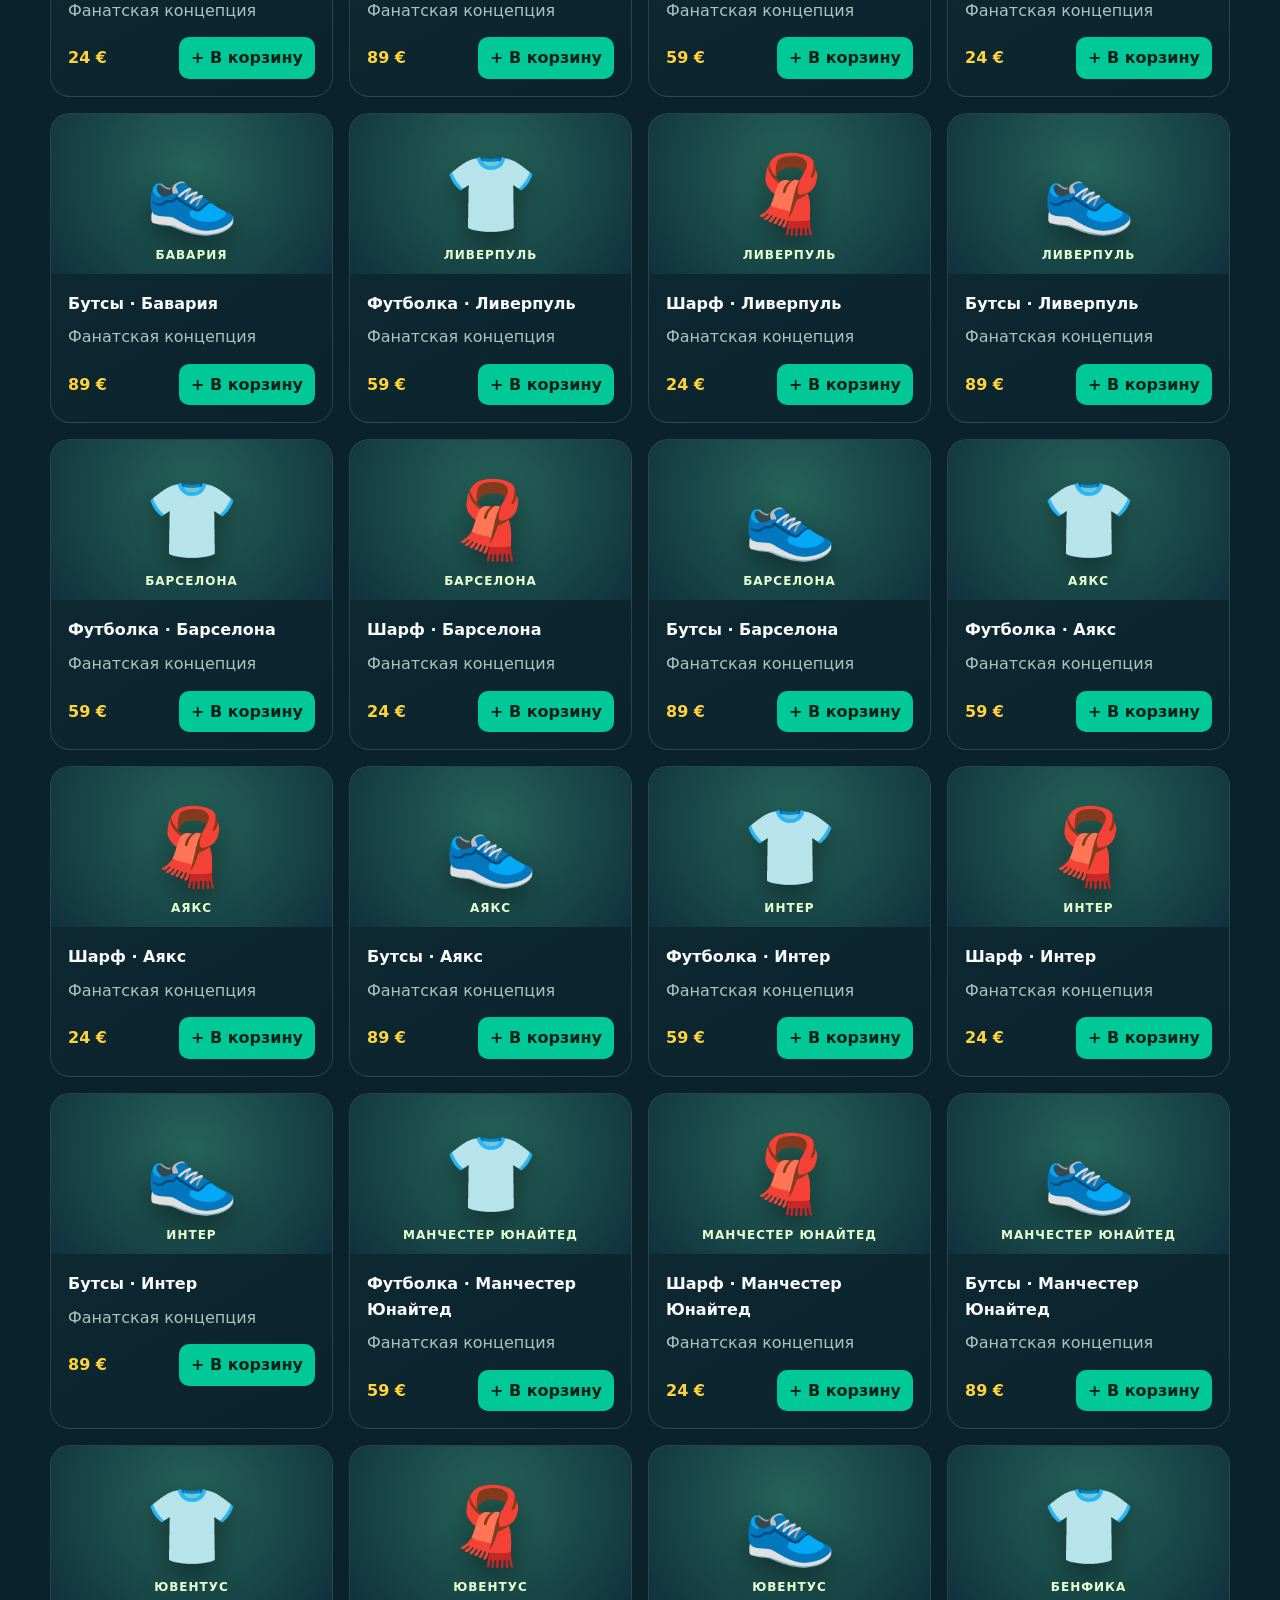
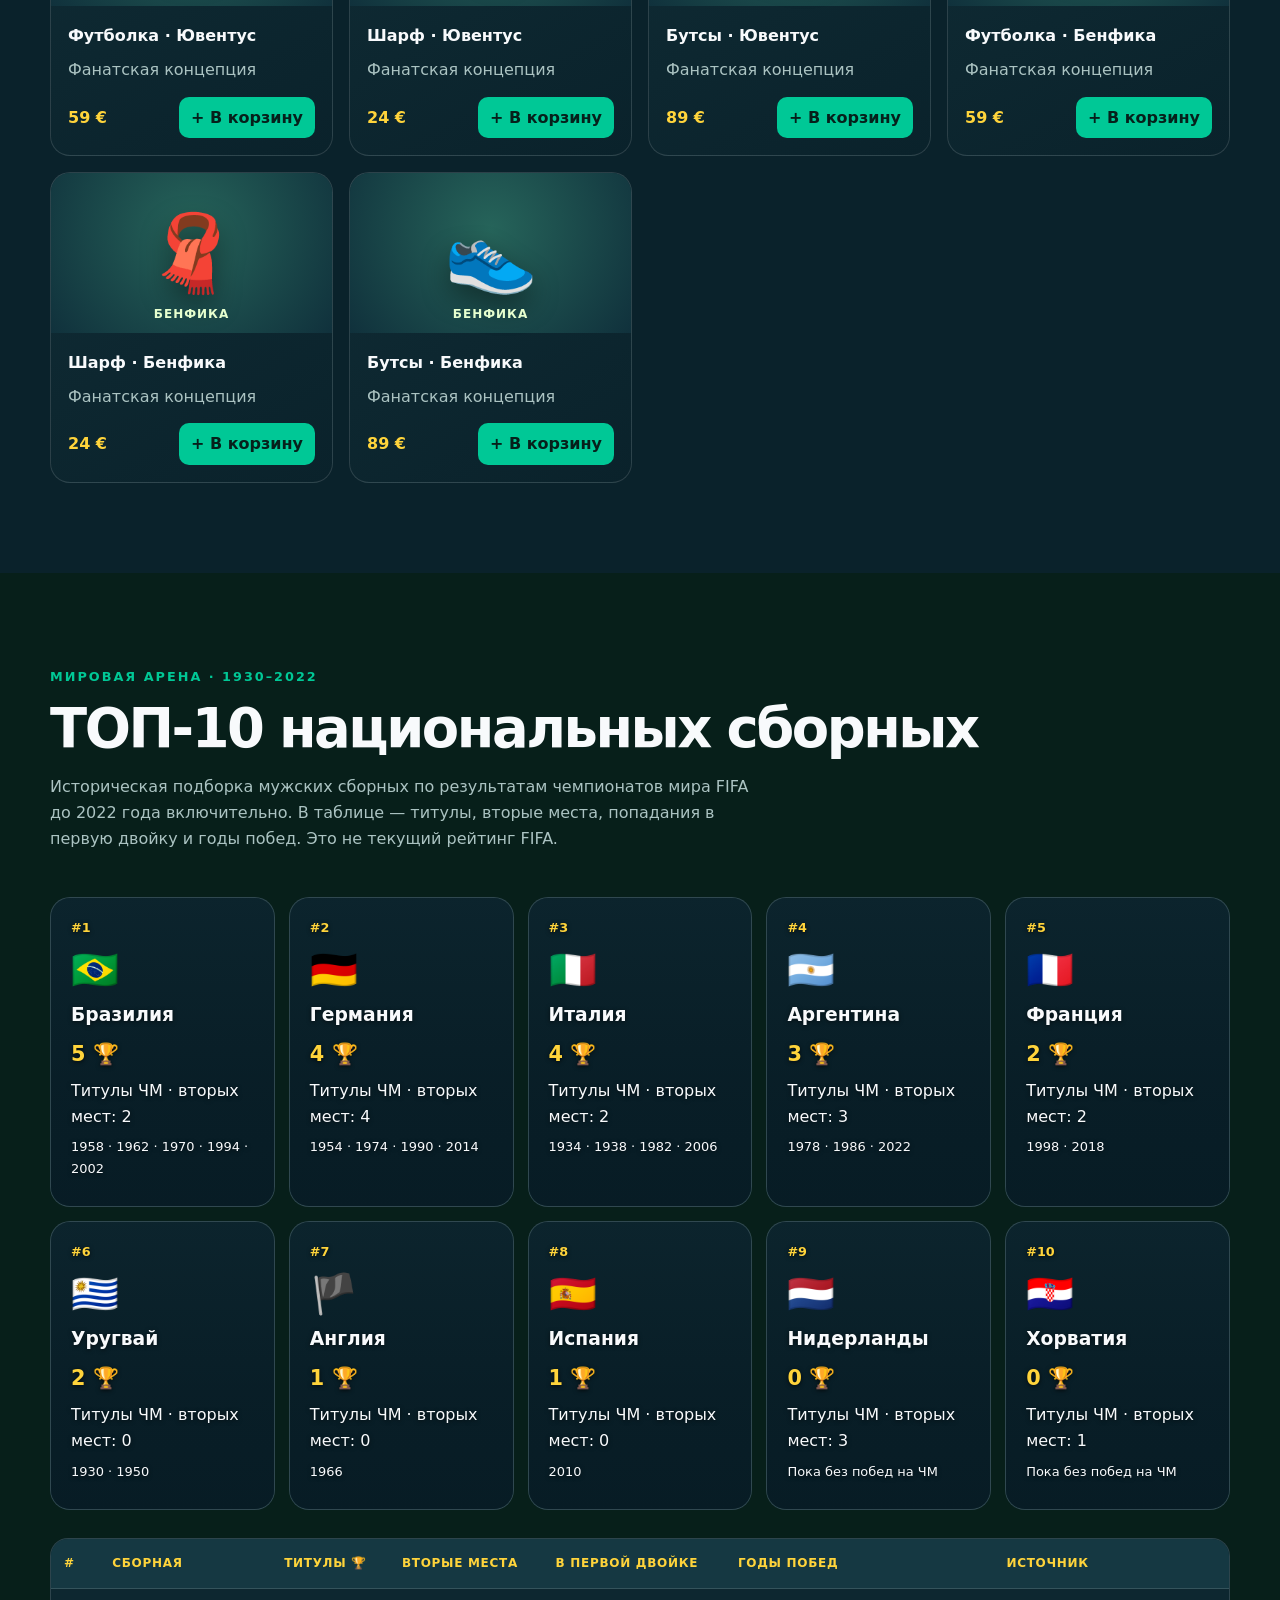
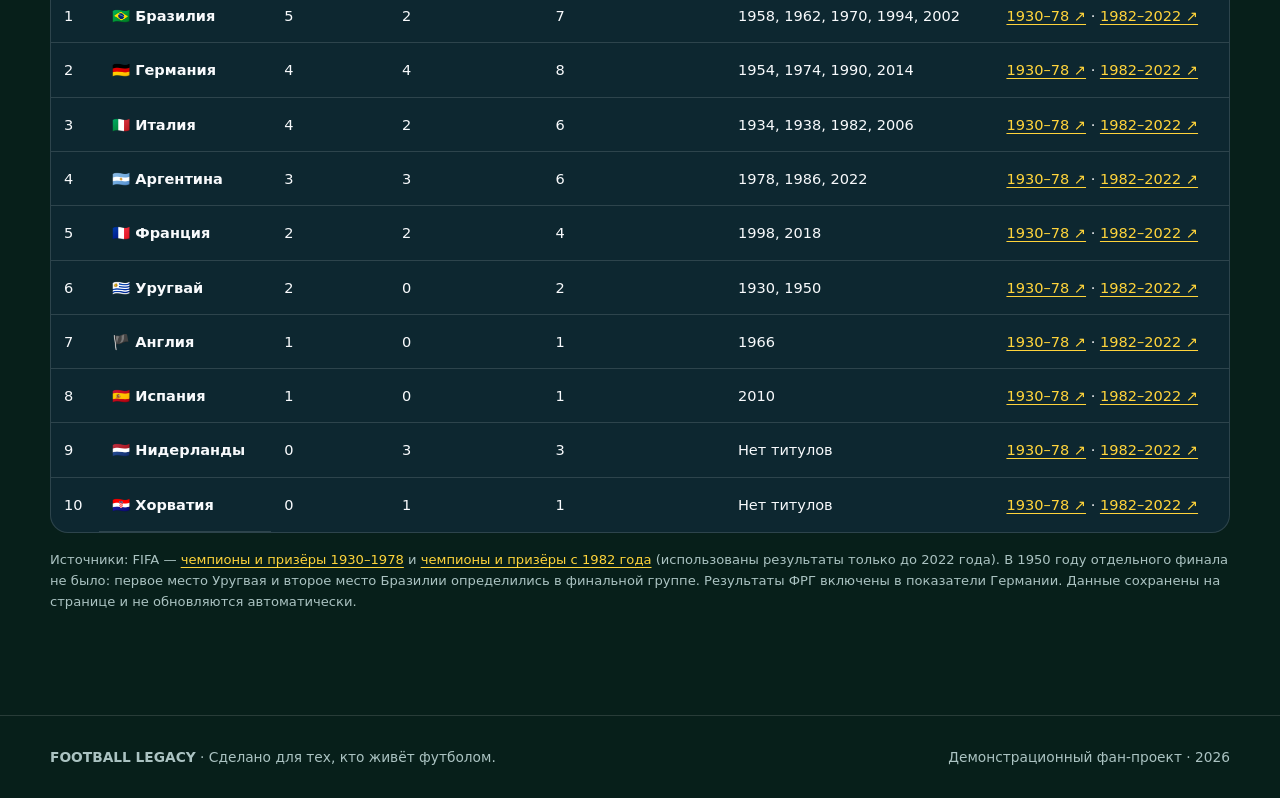
==== commit f6608f84: "Add keyboard skip link and visible focus" ====
--- a/index.html
+++ b/index.html
@@ -4,12 +4,12 @@
 <meta charset="utf-8"><meta name="viewport" content="width=device-width,initial-scale=1"><meta name="theme-color" content="#071b24">
 <title>FOOTBALL LEGACY — Больше, чем игра</title>
 <link rel="stylesheet" href="style.css">
-
+<link rel="stylesheet" href="accessibility.css">
 </head>
 <body>
-
+<a class="skip-link" href="#main-content">Перейти к содержимому</a>
 <header class="topbar"><nav class="container nav" aria-label="Главная навигация"><a class="logo" href="#home">FOOTBALL<span>LEGACY.</span></a><div class="links" id="navlinks"><a href="#history">История</a><a href="#players">Легенды</a><a href="#clubs">Клубы</a><a href="#shop">Мерч</a><a href="#nations">Сборные</a></div><div style="display:flex;gap:8px"><button class="cartbtn" id="cartOpen" aria-label="Открыть корзину">🛒 <span id="cartCount">0</span></button><button class="menu-btn" id="menuBtn" aria-label="Открыть меню" aria-expanded="false">☰</button></div></nav></header>
-<main><section class="hero" id="home"><div class="container hero-content"><span class="pill">Больше, чем игра</span><h1>ФУТБОЛ —<br><em>БОЛЬШЕ, ЧЕМ</em><br>ИГРА.</h1><p>Легенды, трофеи, великие противостояния и культура футбола — всё, ради чего мы любим эту игру.</p><div class="actions"><a class="btn" href="#players">Исследовать легенд ↗</a><a class="btn secondary" href="#clubs">Смотреть рейтинги ↓</a></div><div class="stats"><div><strong>150+</strong><small>лет современной игры</small></div><div><strong>10</strong><small>легендарных игроков</small></div><div><strong>30</strong><small>товаров в каталоге</small></div></div></div></section>
+<main id="main-content" tabindex="-1"><section class="hero" id="home"><div class="container hero-content"><span class="pill">Больше, чем игра</span><h1>ФУТБОЛ —<br><em>БОЛЬШЕ, ЧЕМ</em><br>ИГРА.</h1><p>Легенды, трофеи, великие противостояния и культура футбола — всё, ради чего мы любим эту игру.</p><div class="actions"><a class="btn" href="#players">Исследовать легенд ↗</a><a class="btn secondary" href="#clubs">Смотреть рейтинги ↓</a></div><div class="stats"><div><strong>150+</strong><small>лет современной игры</small></div><div><strong>10</strong><small>легендарных игроков</small></div><div><strong>30</strong><small>товаров в каталоге</small></div></div></div></section>
 <section id="history"><div class="container"><div class="section-top"><div><span class="eyebrow">От истоков до наших дней</span><h2>История футбола</h2><p class="lead">Ключевые вехи становления самой популярной игры на планете.</p></div></div><div class="history-grid"><article class="history-card"><div class="year">Древность</div><h3>Цуцзюй</h3><p>В Древнем Китае играли в цуцзюй — одну из ранних игр с мячом, которую часто упоминают среди предшественников футбола.</p></article><article class="history-card"><div class="year">1863</div><h3>Рождение правил</h3><p>В Англии основана Футбольная ассоциация и началось отделение футбола от регби.</p></article><article class="history-card"><div class="year">1904</div><h3>Создание ФИФА</h3><p>В Париже основана FIFA — международная организация, объединяющая национальные федерации.</p></article><article class="history-card"><div class="year">1930</div><h3>Первый чемпионат мира</h3><p>Уругвай принимает первый мужской мундиаль и становится его победителем.</p></article><article class="history-card"><div class="year">1955–56</div><h3>Европейский клубный турнир</h3><p>Стартует Кубок европейских чемпионов — предшественник Лиги чемпионов УЕФА.</p></article><article class="history-card"><div class="year">1991</div><h3>Женский чемпионат мира</h3><p>В Китае проходит первый официальный чемпионат мира FIFA среди женщин.</p></article><article class="history-card"><div class="year">1992 →</div><h3>Новая эпоха</h3><p>Запускаются Лига чемпионов УЕФА и английская Премьер-лига; позже VAR меняет судейство, а цифровые платформы — боление.</p></article><article class="history-card"><div class="year">2010–2020-е</div><h3>VAR и цифровая эпоха</h3><p>Видеопомощники судей, данные о движении игроков и новые способы просмотра матчей меняют современный футбол.</p></article></div></div></section>
 <section id="gallery"><div class="container"><div class="section-top"><div><span class="eyebrow">Атмосфера игры</span><h2>Футбол в трёх кадрах</h2><p class="lead">Большие трибуны, точность движения и энергия каждого матча.</p></div></div><div class="photo-grid"><figure><img src="images/stadium.jpg" width="1200" height="800" alt="Футбольное поле и заполненные трибуны" loading="lazy"><figcaption>Стадион</figcaption></figure><figure><img src="images/ball.jpg" width="1200" height="800" alt="Мяч рядом с бутсами футболиста на газоне" loading="lazy"><figcaption>Игра начинается здесь</figcaption></figure><figure><img src="images/training.jpg" width="1200" height="800" alt="Футболист выполняет удар по мячу" loading="lazy"><figcaption>Движение к цели</figcaption></figure></div><p class="smallprint">Фотографии: Unsplash. Источники и условия использования приведены в файле IMAGE_SOURCES.md.</p></div></section><section id="players" style="background:#0a222b"><div class="container"><div class="section-top"><div><span class="eyebrow">Зал славы</span><h2>ТОП-10 игроков всех времён</h2><p class="lead">Редакционная подборка по влиянию на игру, мастерству и достижениям. Номера указаны для основных профессиональных клубов и взрослых сборных; редкие юношеские и товарищеские номера могут отсутствовать.</p></div></div><div class="players" id="playersGrid"></div></div></section>
 <section id="clubs"><div class="container"><div class="section-top"><div><span class="eyebrow">Европейские гранды · 1955–2023</span><h2>Лучшие клубы мира</h2><p class="lead">Десять европейских клубов: титулы, матчи и голы в Кубке европейских чемпионов и Лиге чемпионов. Все показатели приведены за единый период — с 1955 года до конца сезона 2022/23, включая квалификацию и плей-офф.</p></div></div><div class="table-wrap"><table><caption class="sr-only">Статистика клубов в КЕЧ и ЛЧ за 1955–2023 годы</caption><thead><tr><th scope="col">#</th><th scope="col">Клуб</th><th scope="col">Страна</th><th scope="col">КЕЧ / ЛЧ 🏆</th><th scope="col">Матчи</th><th scope="col">Победы</th><th scope="col">Ничьи</th><th scope="col">Поражения</th><th scope="col">Голы</th><th scope="col">Пропущено</th><th scope="col">Разница</th><th scope="col">Источник</th></tr></thead><tbody id="clubsTable"></tbody></table></div><p class="smallprint">Источник: <a class="source-link" href="https://editorial.uefa.com/resources/0282-18407aecf6fe-cb82de053b1e-1000/ucl_202223_all-time_md13.pdf" target="_blank" rel="noopener noreferrer">UEFA Champions League Statistics Handbook 2022/23, All-time Records, стр. 1</a>. Исторический срез по завершении сезона 2022/23, а не текущая статистика 2026 года. Порядок по титулам при равенстве редакционный; это не официальный рейтинг UEFA. Разница вычисляется как забитые минус пропущенные голы.</p></div></section>
--- a/accessibility.css
+++ b/accessibility.css
@@ -0,0 +1 @@
+.skip-link{position:fixed;left:16px;top:-100px;z-index:200;background:#d9ff4d;color:#10221c;padding:12px 18px;border-radius:8px}.skip-link:focus{top:12px}:focus-visible{outline:3px solid #d9ff4d;outline-offset:4px}main:focus{outline:none}
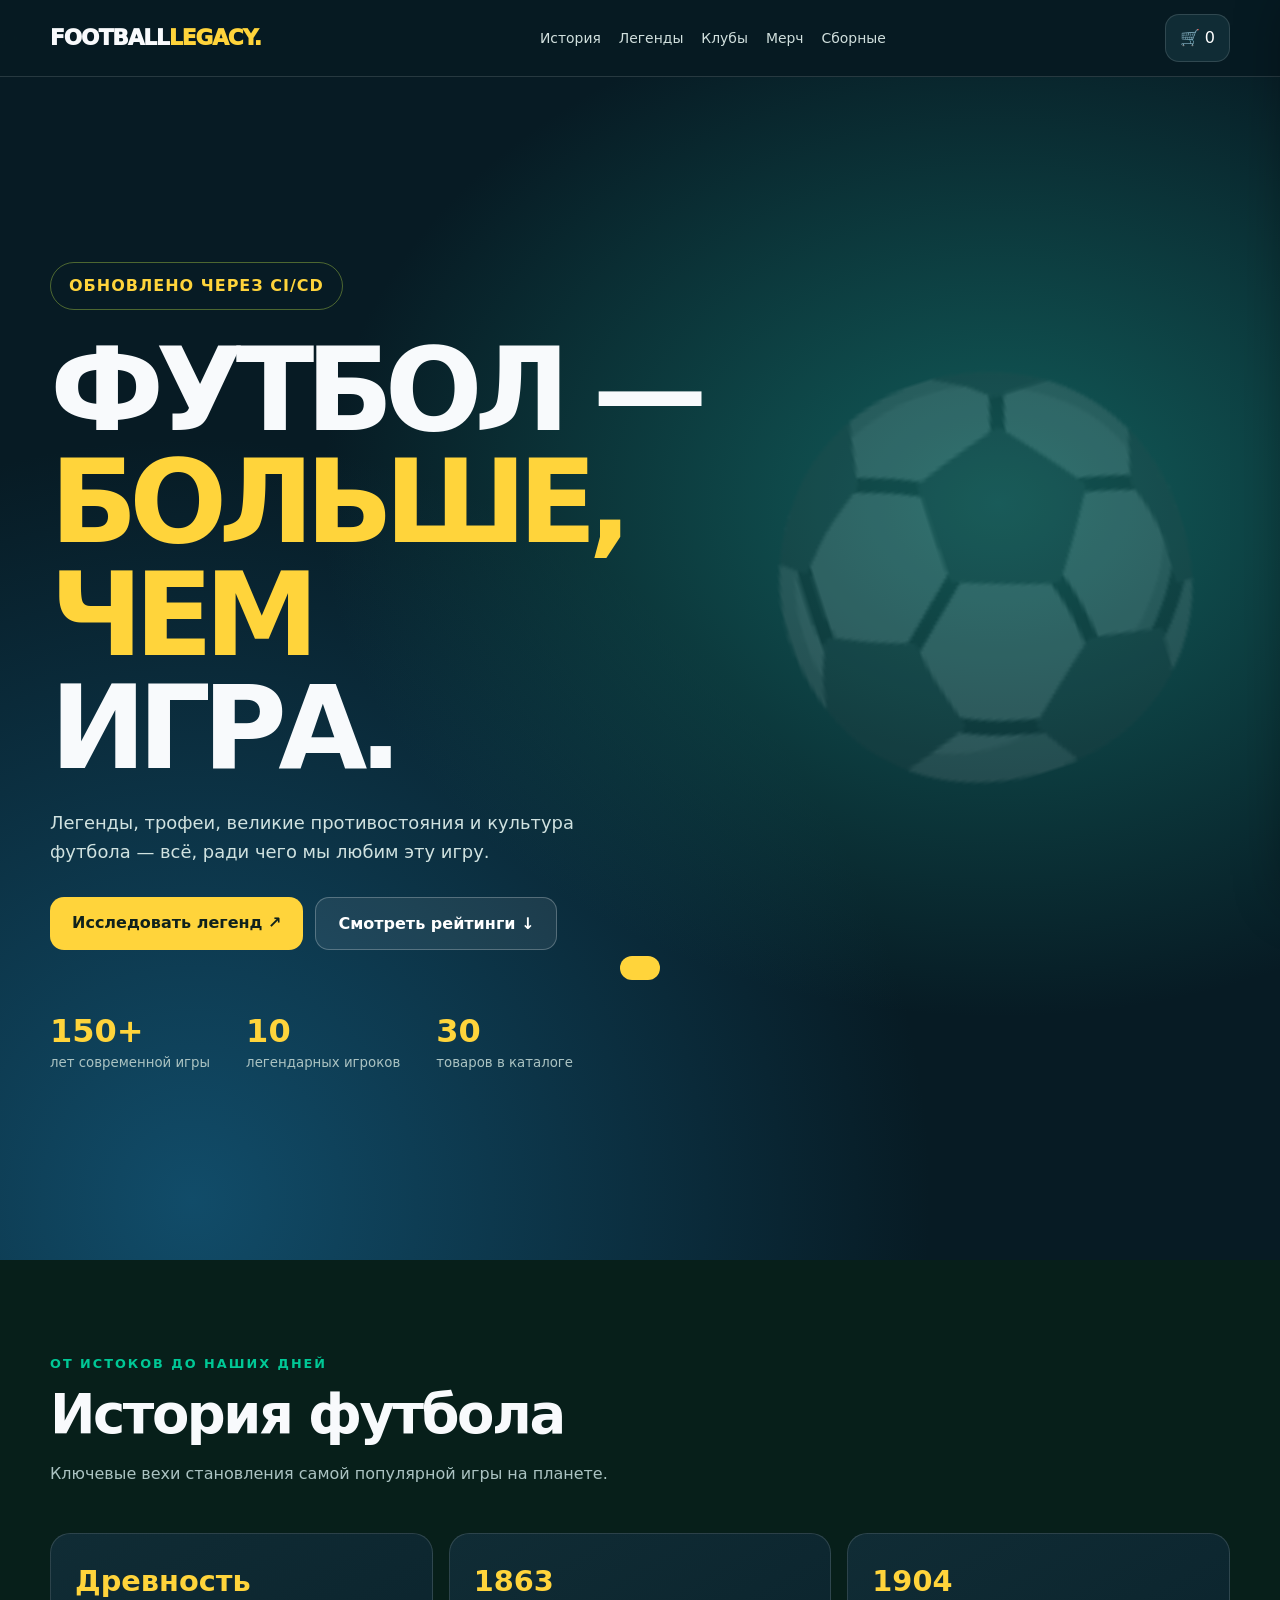
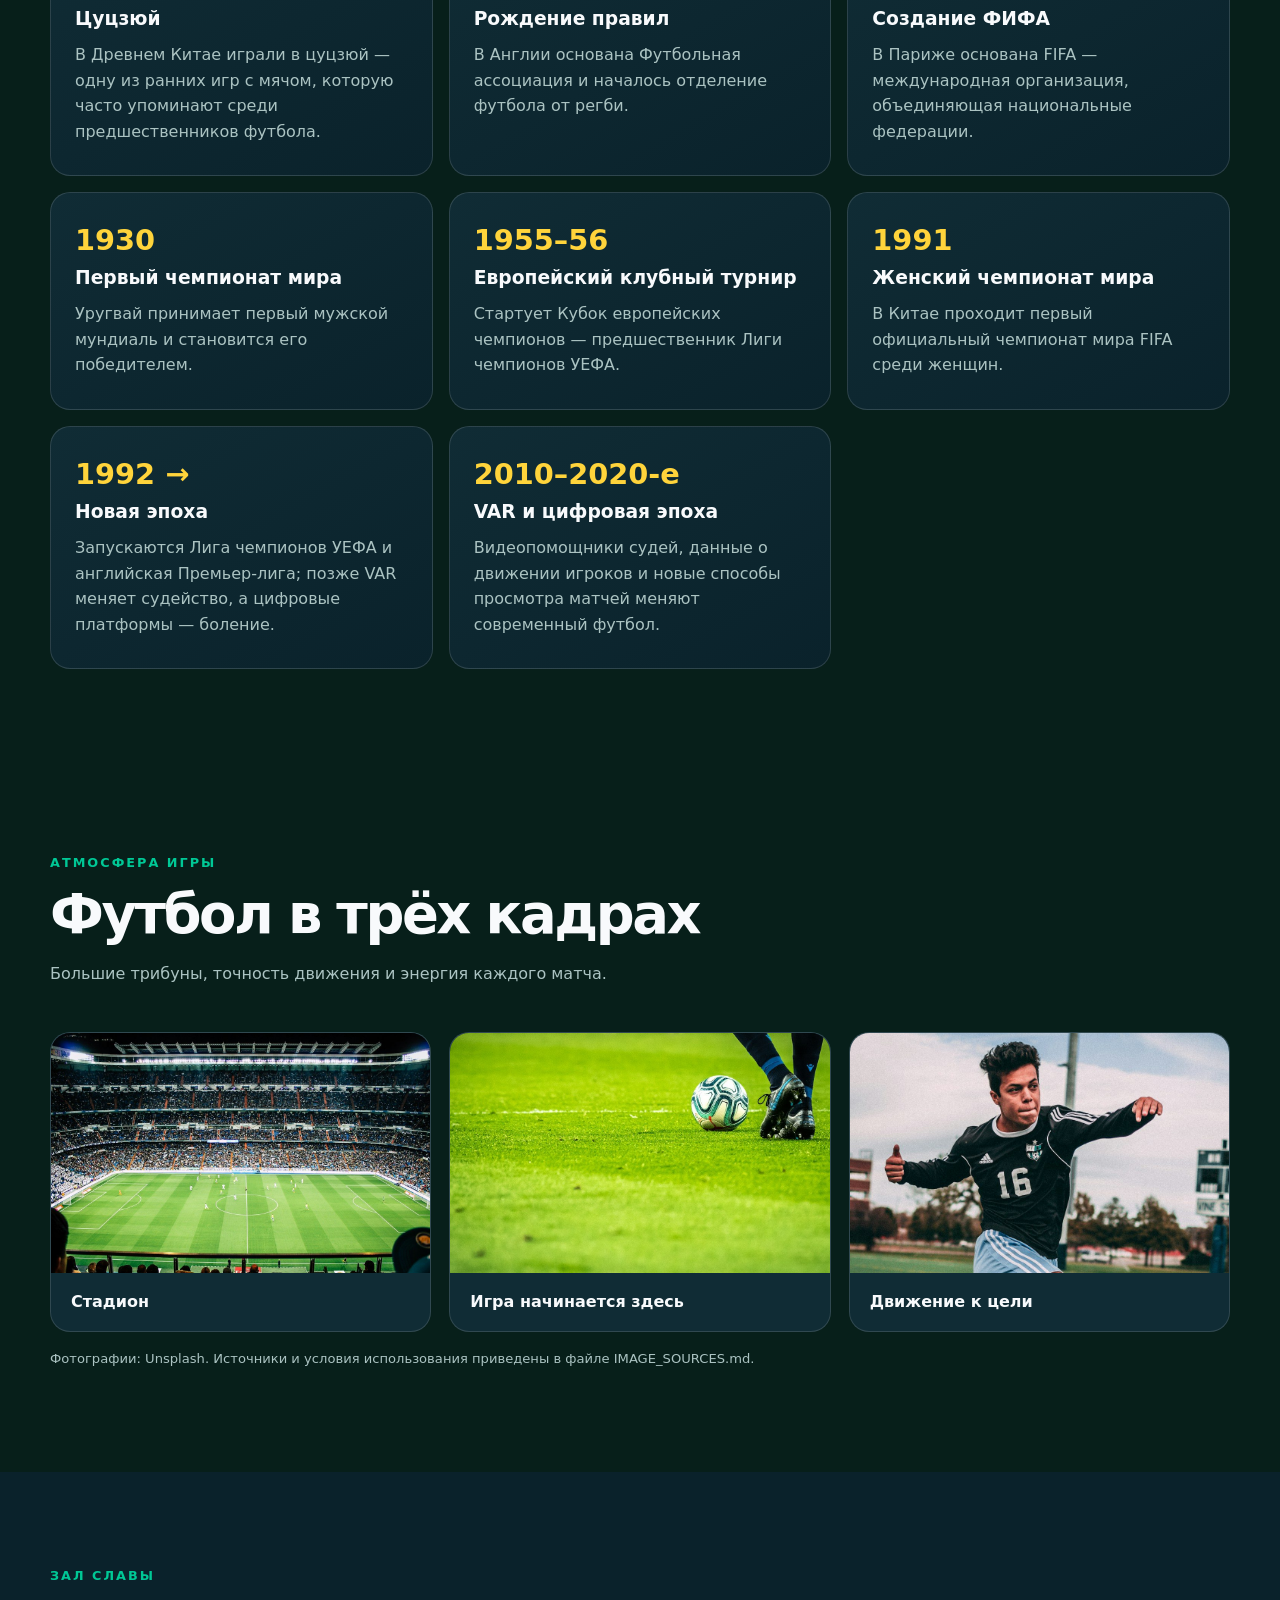
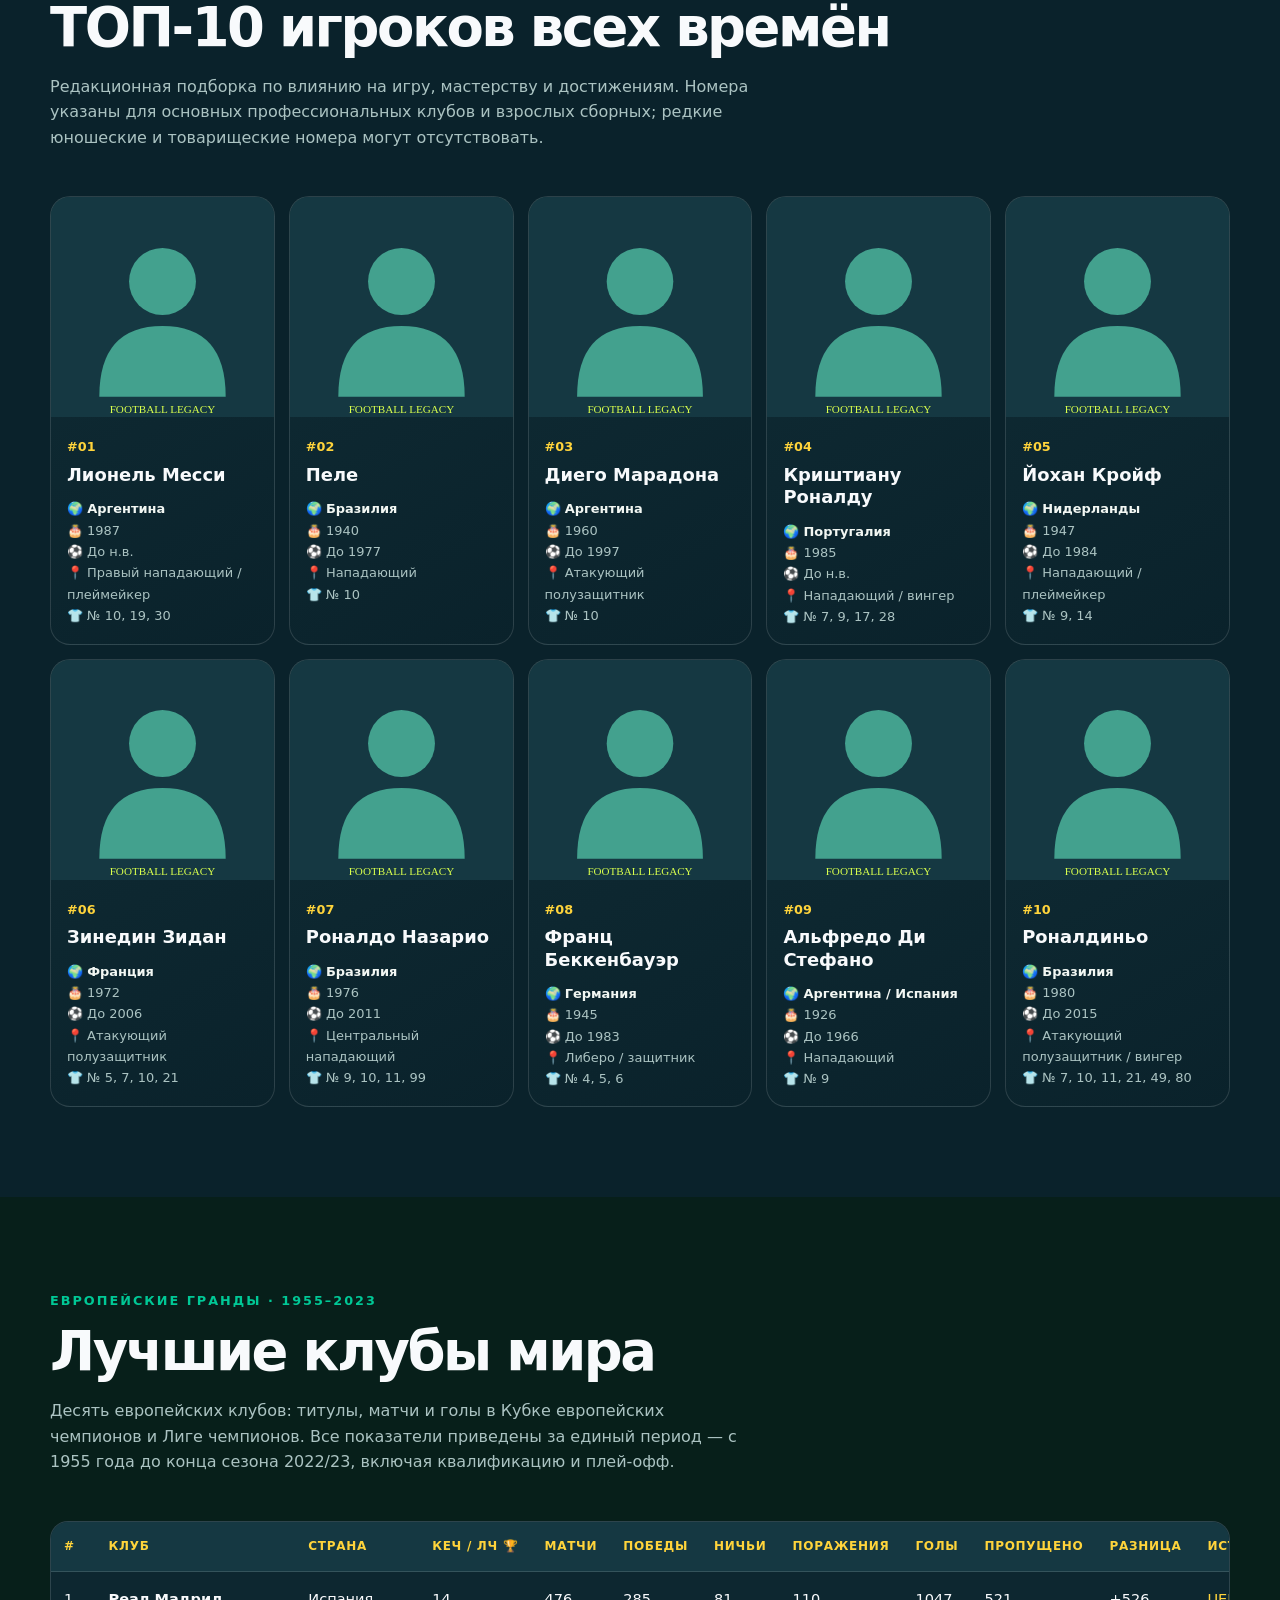
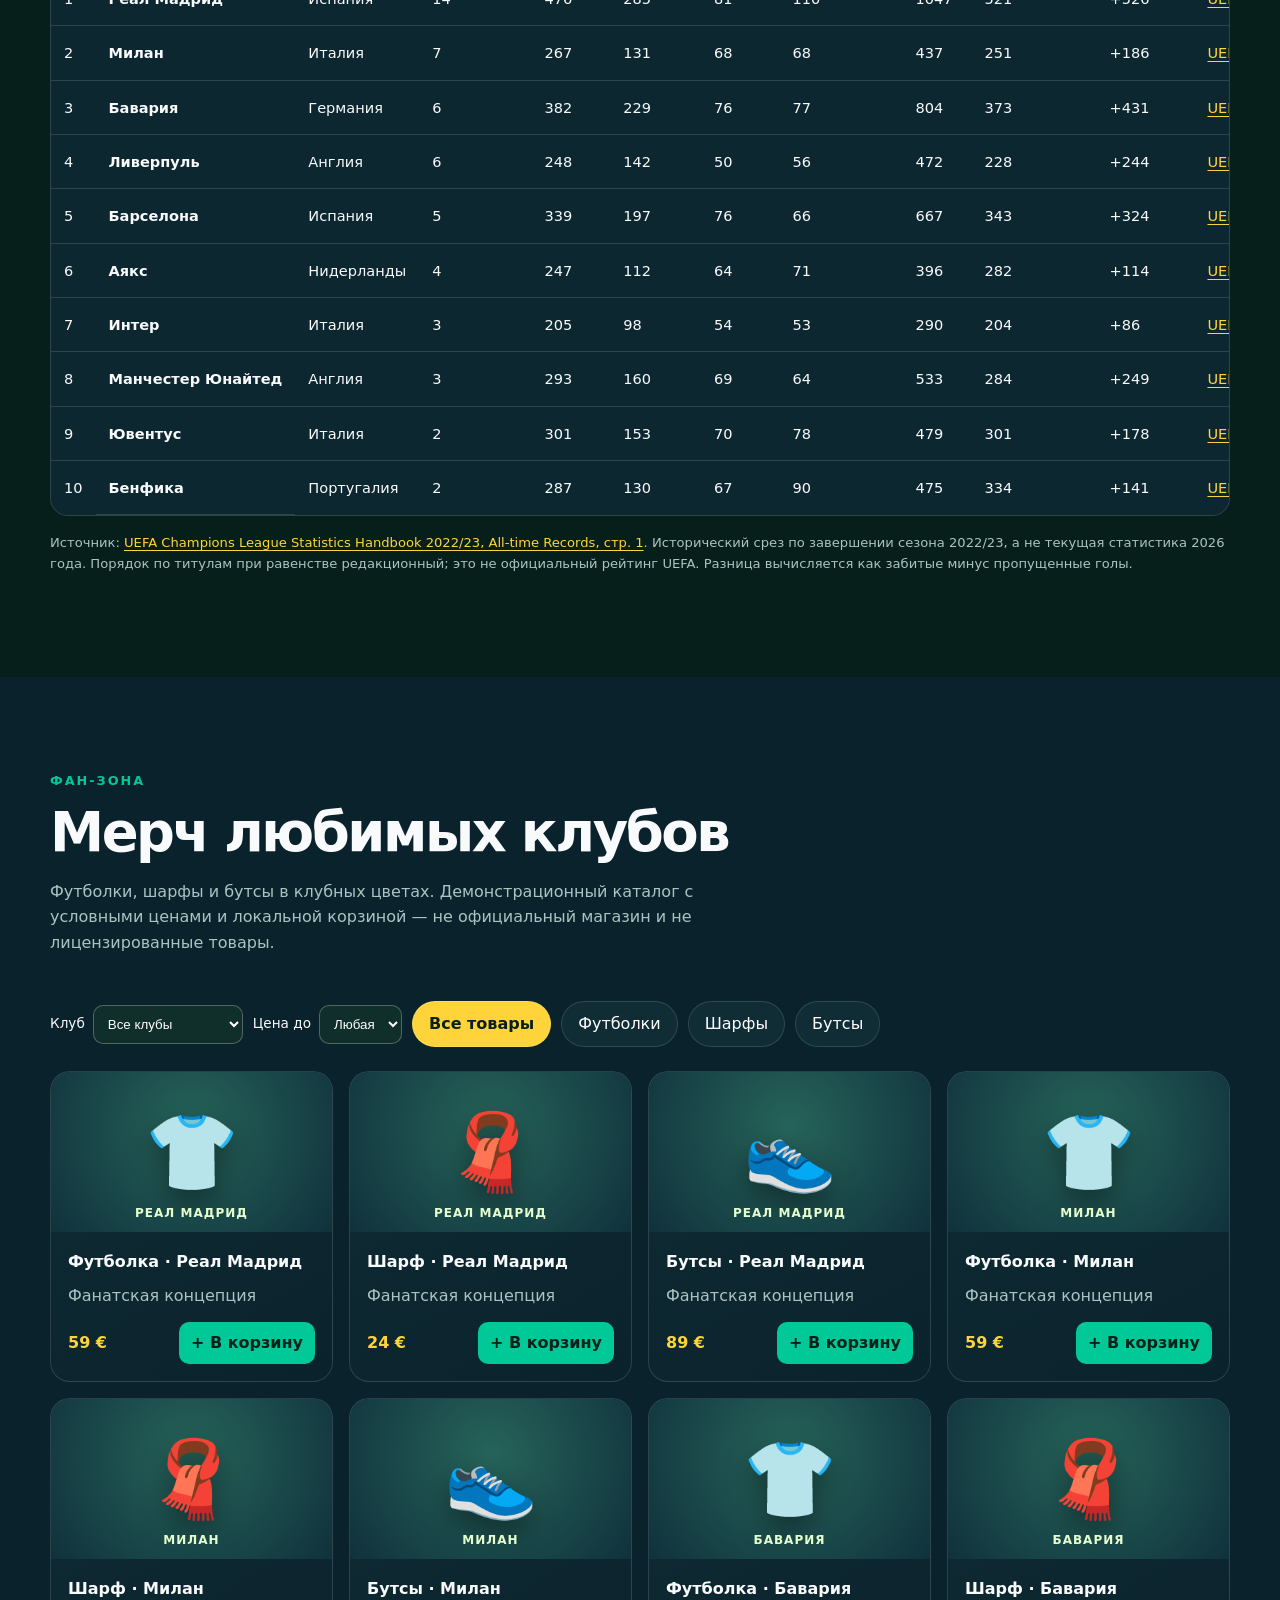
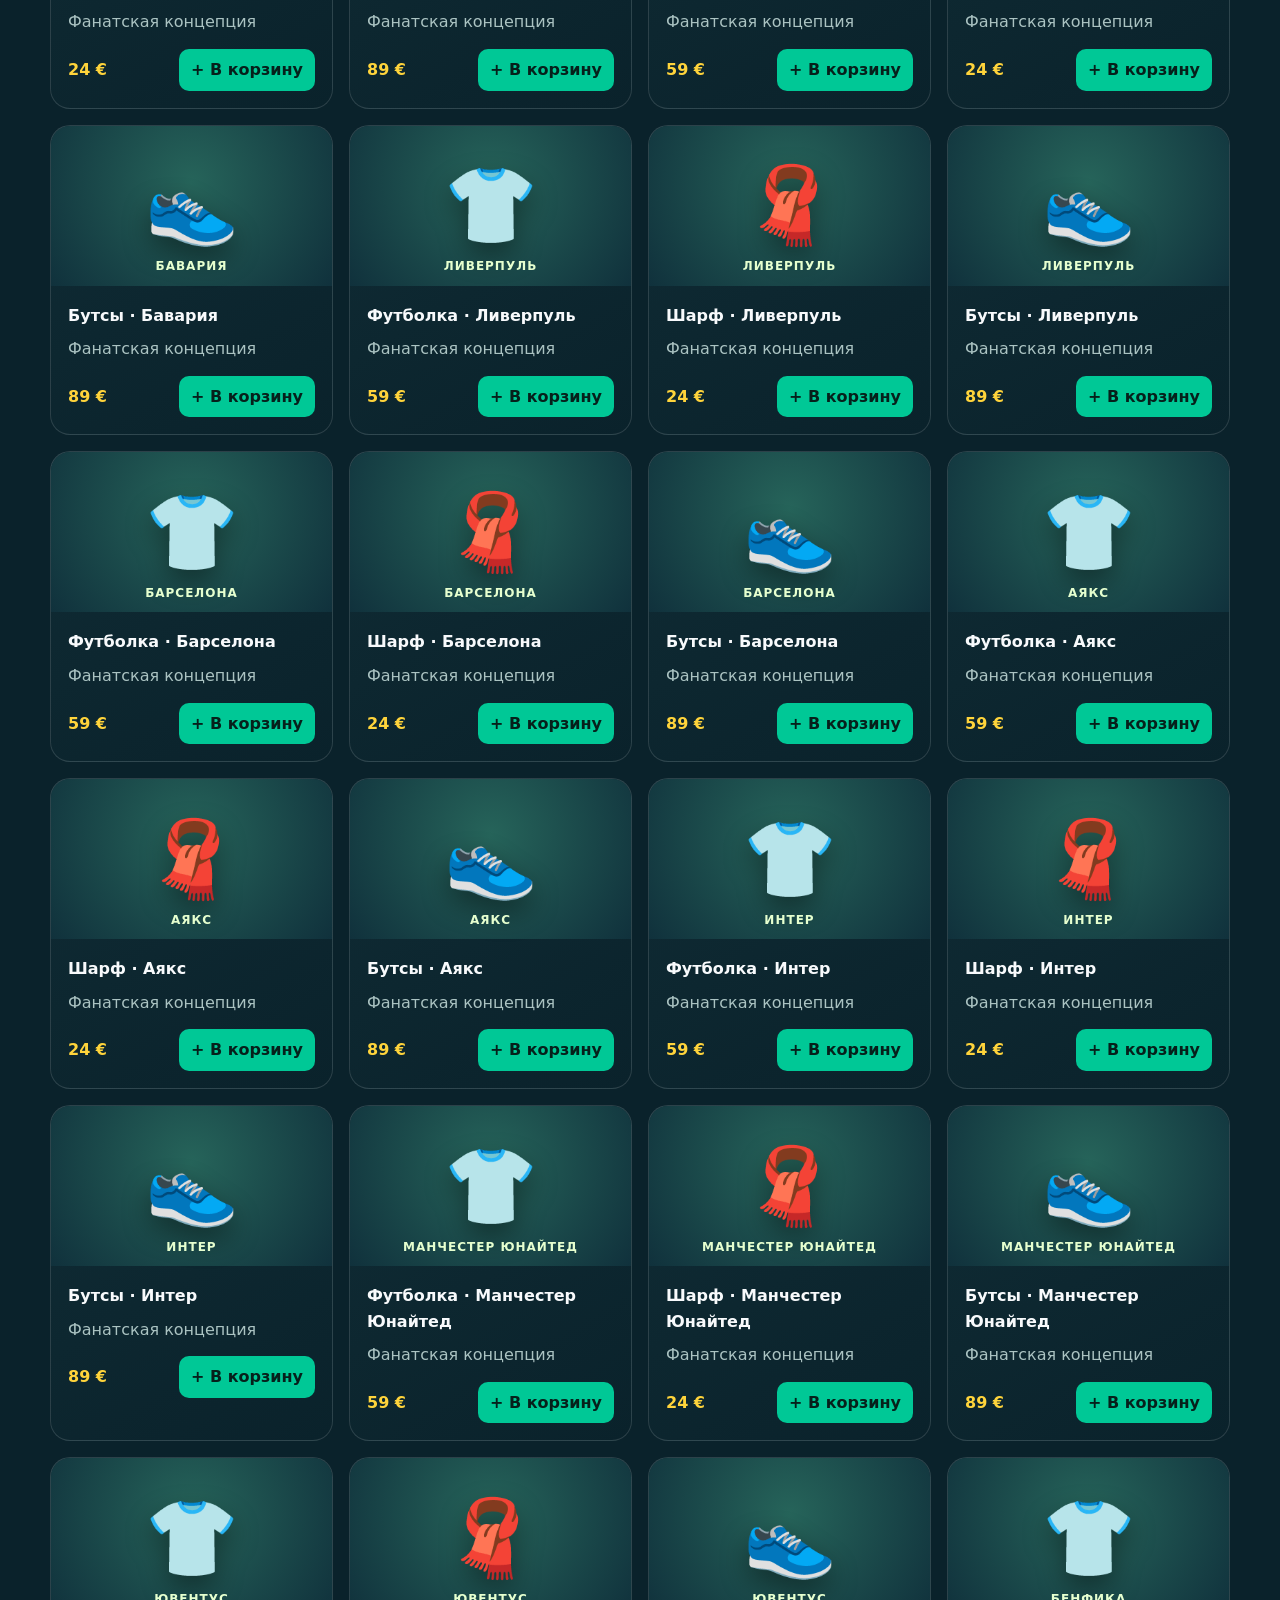
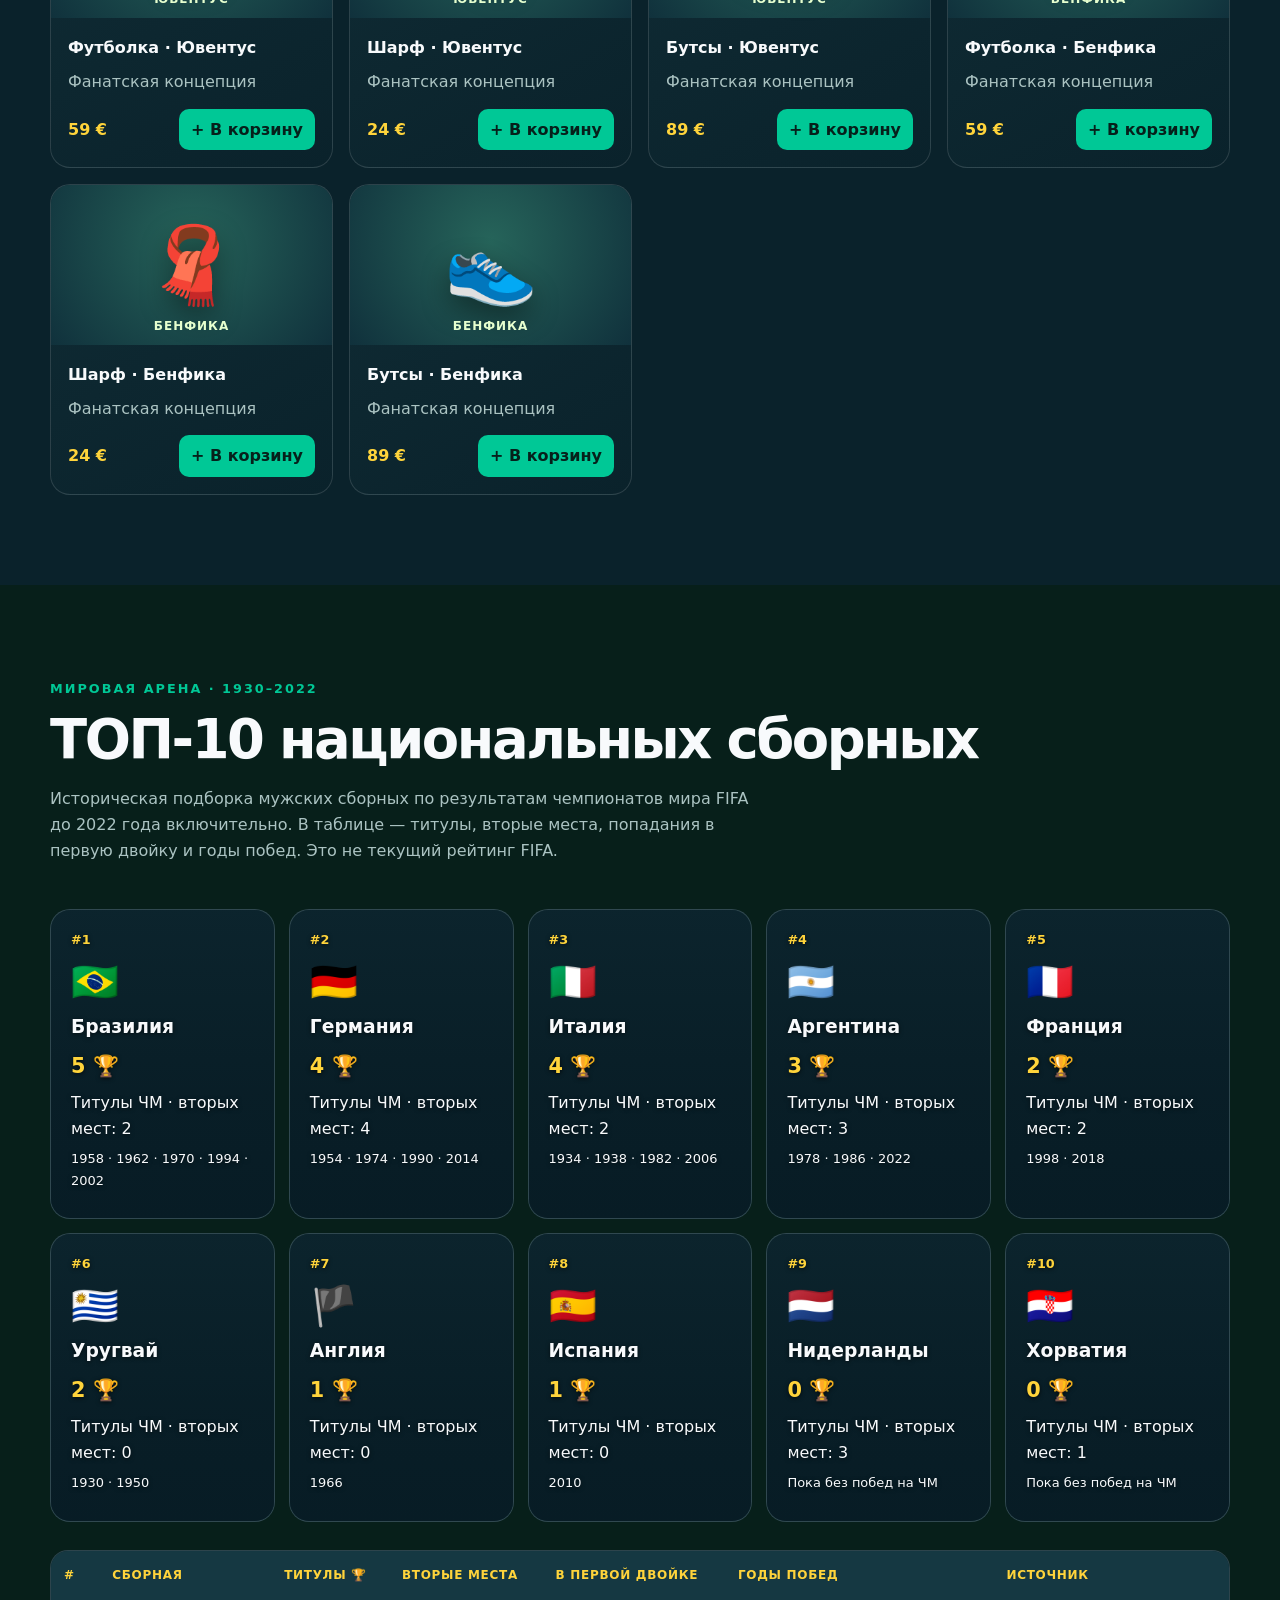
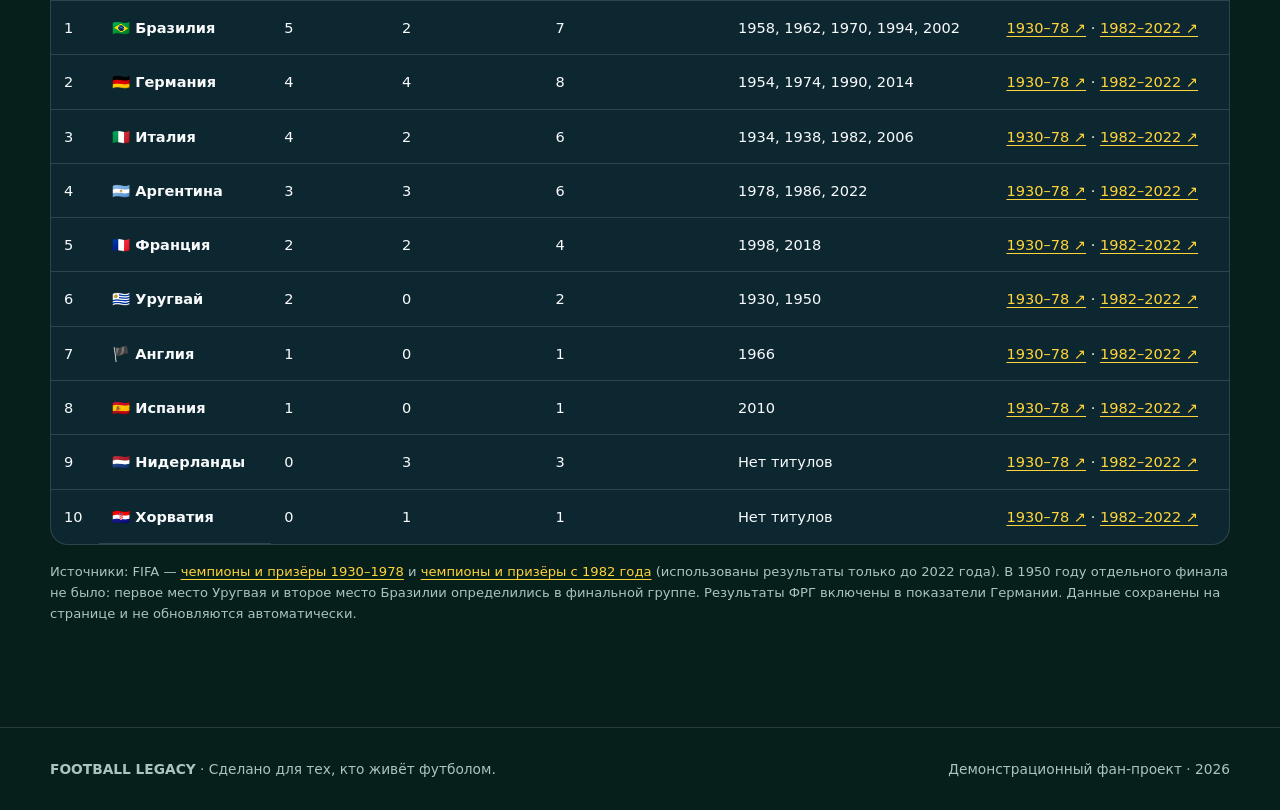
==== commit e606ba05: "LR6 Verify automatic website update through CI CD" ====
--- a/index.html
+++ b/index.html
@@ -9,7 +9,7 @@
 <body>
 <a class="skip-link" href="#main-content">Перейти к содержимому</a>
 <header class="topbar"><nav class="container nav" aria-label="Главная навигация"><a class="logo" href="#home">FOOTBALL<span>LEGACY.</span></a><div class="links" id="navlinks"><a href="#history">История</a><a href="#players">Легенды</a><a href="#clubs">Клубы</a><a href="#shop">Мерч</a><a href="#nations">Сборные</a></div><div style="display:flex;gap:8px"><button class="cartbtn" id="cartOpen" aria-label="Открыть корзину">🛒 <span id="cartCount">0</span></button><button class="menu-btn" id="menuBtn" aria-label="Открыть меню" aria-expanded="false">☰</button></div></nav></header>
-<main id="main-content" tabindex="-1"><section class="hero" id="home"><div class="container hero-content"><span class="pill">Больше, чем игра</span><h1>ФУТБОЛ —<br><em>БОЛЬШЕ, ЧЕМ</em><br>ИГРА.</h1><p>Легенды, трофеи, великие противостояния и культура футбола — всё, ради чего мы любим эту игру.</p><div class="actions"><a class="btn" href="#players">Исследовать легенд ↗</a><a class="btn secondary" href="#clubs">Смотреть рейтинги ↓</a></div><div class="stats"><div><strong>150+</strong><small>лет современной игры</small></div><div><strong>10</strong><small>легендарных игроков</small></div><div><strong>30</strong><small>товаров в каталоге</small></div></div></div></section>
+<main id="main-content" tabindex="-1"><section class="hero" id="home"><div class="container hero-content"><span class="pill cicd-update">Обновлено через CI/CD</span><h1>ФУТБОЛ —<br><em>БОЛЬШЕ, ЧЕМ</em><br>ИГРА.</h1><p>Легенды, трофеи, великие противостояния и культура футбола — всё, ради чего мы любим эту игру.</p><div class="actions"><a class="btn" href="#players">Исследовать легенд ↗</a><a class="btn secondary" href="#clubs">Смотреть рейтинги ↓</a></div><div class="stats"><div><strong>150+</strong><small>лет современной игры</small></div><div><strong>10</strong><small>легендарных игроков</small></div><div><strong>30</strong><small>товаров в каталоге</small></div></div></div></section>
 <section id="history"><div class="container"><div class="section-top"><div><span class="eyebrow">От истоков до наших дней</span><h2>История футбола</h2><p class="lead">Ключевые вехи становления самой популярной игры на планете.</p></div></div><div class="history-grid"><article class="history-card"><div class="year">Древность</div><h3>Цуцзюй</h3><p>В Древнем Китае играли в цуцзюй — одну из ранних игр с мячом, которую часто упоминают среди предшественников футбола.</p></article><article class="history-card"><div class="year">1863</div><h3>Рождение правил</h3><p>В Англии основана Футбольная ассоциация и началось отделение футбола от регби.</p></article><article class="history-card"><div class="year">1904</div><h3>Создание ФИФА</h3><p>В Париже основана FIFA — международная организация, объединяющая национальные федерации.</p></article><article class="history-card"><div class="year">1930</div><h3>Первый чемпионат мира</h3><p>Уругвай принимает первый мужской мундиаль и становится его победителем.</p></article><article class="history-card"><div class="year">1955–56</div><h3>Европейский клубный турнир</h3><p>Стартует Кубок европейских чемпионов — предшественник Лиги чемпионов УЕФА.</p></article><article class="history-card"><div class="year">1991</div><h3>Женский чемпионат мира</h3><p>В Китае проходит первый официальный чемпионат мира FIFA среди женщин.</p></article><article class="history-card"><div class="year">1992 →</div><h3>Новая эпоха</h3><p>Запускаются Лига чемпионов УЕФА и английская Премьер-лига; позже VAR меняет судейство, а цифровые платформы — боление.</p></article><article class="history-card"><div class="year">2010–2020-е</div><h3>VAR и цифровая эпоха</h3><p>Видеопомощники судей, данные о движении игроков и новые способы просмотра матчей меняют современный футбол.</p></article></div></div></section>
 <section id="gallery"><div class="container"><div class="section-top"><div><span class="eyebrow">Атмосфера игры</span><h2>Футбол в трёх кадрах</h2><p class="lead">Большие трибуны, точность движения и энергия каждого матча.</p></div></div><div class="photo-grid"><figure><img src="images/stadium.jpg" width="1200" height="800" alt="Футбольное поле и заполненные трибуны" loading="lazy"><figcaption>Стадион</figcaption></figure><figure><img src="images/ball.jpg" width="1200" height="800" alt="Мяч рядом с бутсами футболиста на газоне" loading="lazy"><figcaption>Игра начинается здесь</figcaption></figure><figure><img src="images/training.jpg" width="1200" height="800" alt="Футболист выполняет удар по мячу" loading="lazy"><figcaption>Движение к цели</figcaption></figure></div><p class="smallprint">Фотографии: Unsplash. Источники и условия использования приведены в файле IMAGE_SOURCES.md.</p></div></section><section id="players" style="background:#0a222b"><div class="container"><div class="section-top"><div><span class="eyebrow">Зал славы</span><h2>ТОП-10 игроков всех времён</h2><p class="lead">Редакционная подборка по влиянию на игру, мастерству и достижениям. Номера указаны для основных профессиональных клубов и взрослых сборных; редкие юношеские и товарищеские номера могут отсутствовать.</p></div></div><div class="players" id="playersGrid"></div></div></section>
 <section id="clubs"><div class="container"><div class="section-top"><div><span class="eyebrow">Европейские гранды · 1955–2023</span><h2>Лучшие клубы мира</h2><p class="lead">Десять европейских клубов: титулы, матчи и голы в Кубке европейских чемпионов и Лиге чемпионов. Все показатели приведены за единый период — с 1955 года до конца сезона 2022/23, включая квалификацию и плей-офф.</p></div></div><div class="table-wrap"><table><caption class="sr-only">Статистика клубов в КЕЧ и ЛЧ за 1955–2023 годы</caption><thead><tr><th scope="col">#</th><th scope="col">Клуб</th><th scope="col">Страна</th><th scope="col">КЕЧ / ЛЧ 🏆</th><th scope="col">Матчи</th><th scope="col">Победы</th><th scope="col">Ничьи</th><th scope="col">Поражения</th><th scope="col">Голы</th><th scope="col">Пропущено</th><th scope="col">Разница</th><th scope="col">Источник</th></tr></thead><tbody id="clubsTable"></tbody></table></div><p class="smallprint">Источник: <a class="source-link" href="https://editorial.uefa.com/resources/0282-18407aecf6fe-cb82de053b1e-1000/ucl_202223_all-time_md13.pdf" target="_blank" rel="noopener noreferrer">UEFA Champions League Statistics Handbook 2022/23, All-time Records, стр. 1</a>. Исторический срез по завершении сезона 2022/23, а не текущая статистика 2026 года. Порядок по титулам при равенстве редакционный; это не официальный рейтинг UEFA. Разница вычисляется как забитые минус пропущенные голы.</p></div></section>
--- a/style.css
+++ b/style.css
@@ -10,3 +10,5 @@
 
 .photo-grid{display:grid;grid-template-columns:repeat(3,minmax(0,1fr));gap:18px}.photo-grid figure{margin:0;border:1px solid var(--line);border-radius:20px;overflow:hidden;background:var(--panel)}.photo-grid img{height:240px;aspect-ratio:3/2;object-fit:cover}.photo-grid figcaption{padding:16px 20px;font-weight:750}@media(max-width:750px){.photo-grid{grid-template-columns:1fr}.photo-grid img{height:240px}}
 .photo-grid img[src$="training.jpg"]{object-position:center 25%}
+
+.cicd-update{font-size:1rem;padding:10px 18px;letter-spacing:1px}
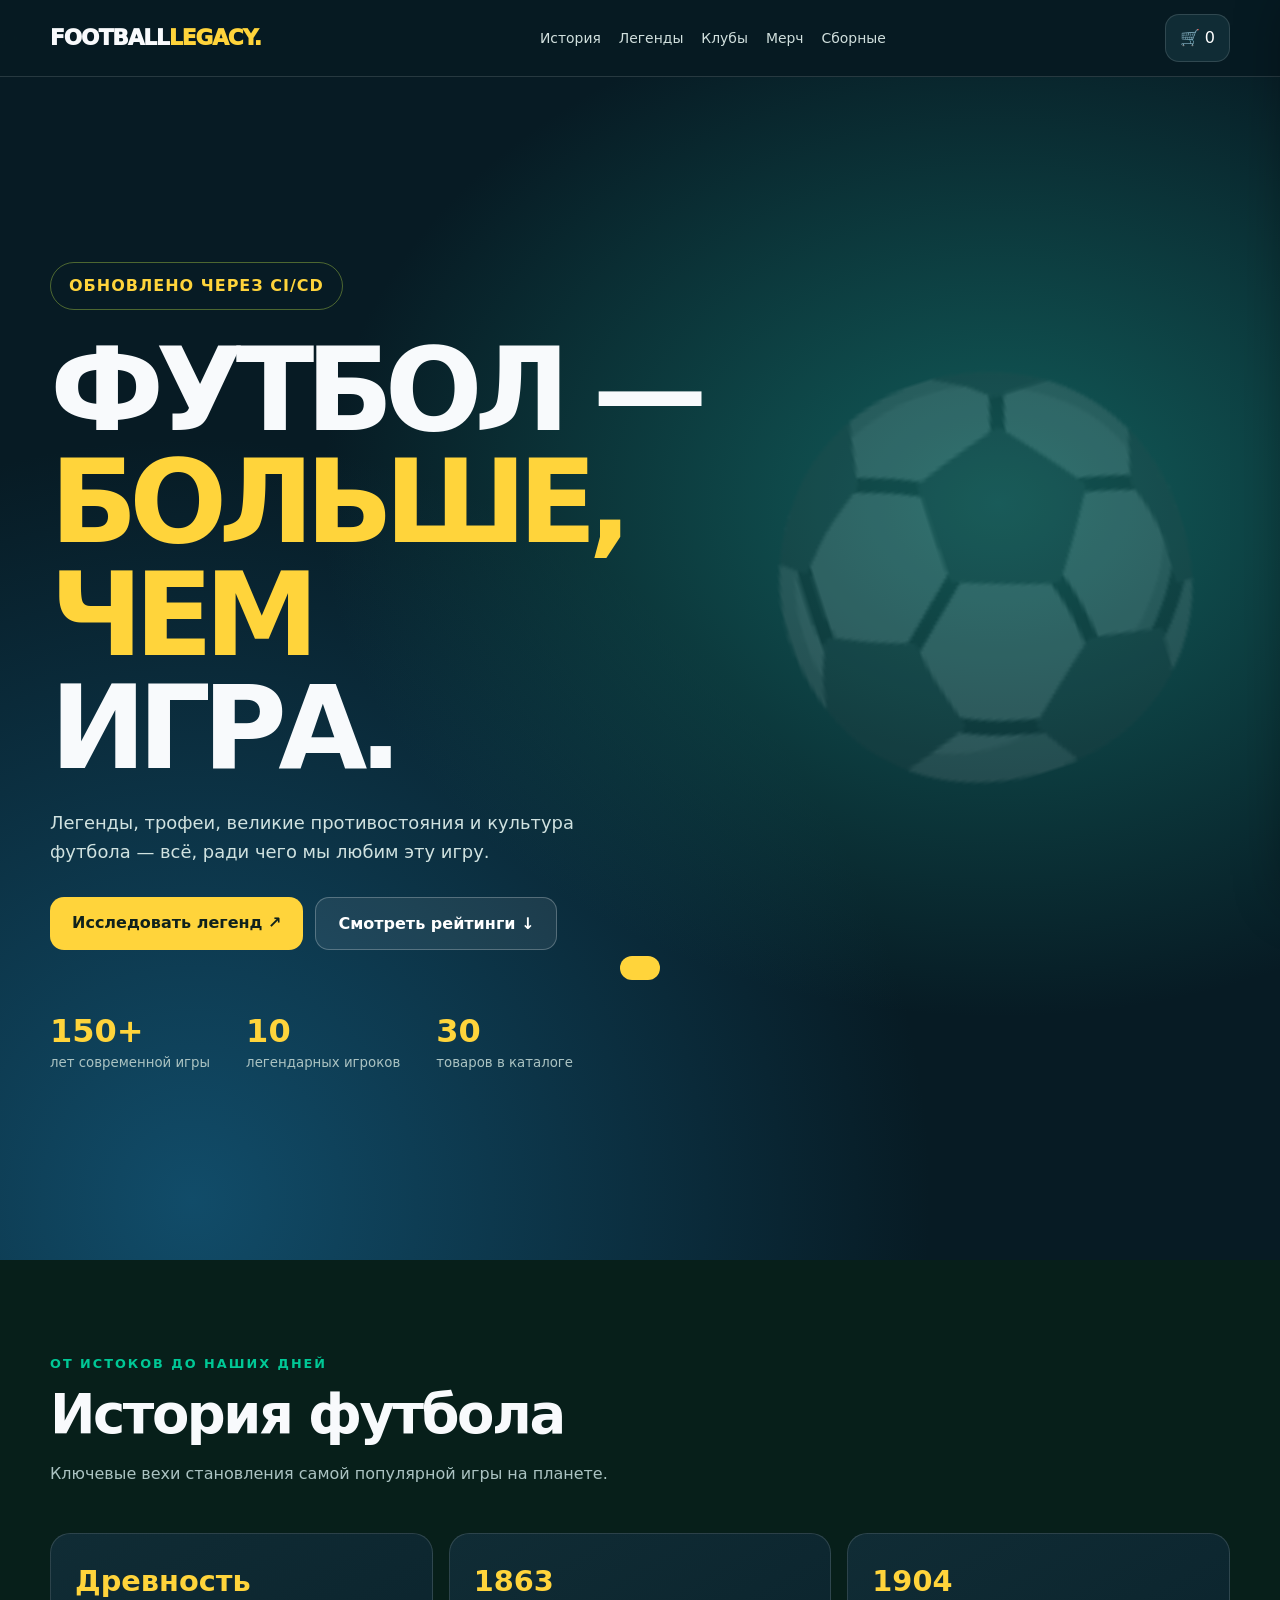
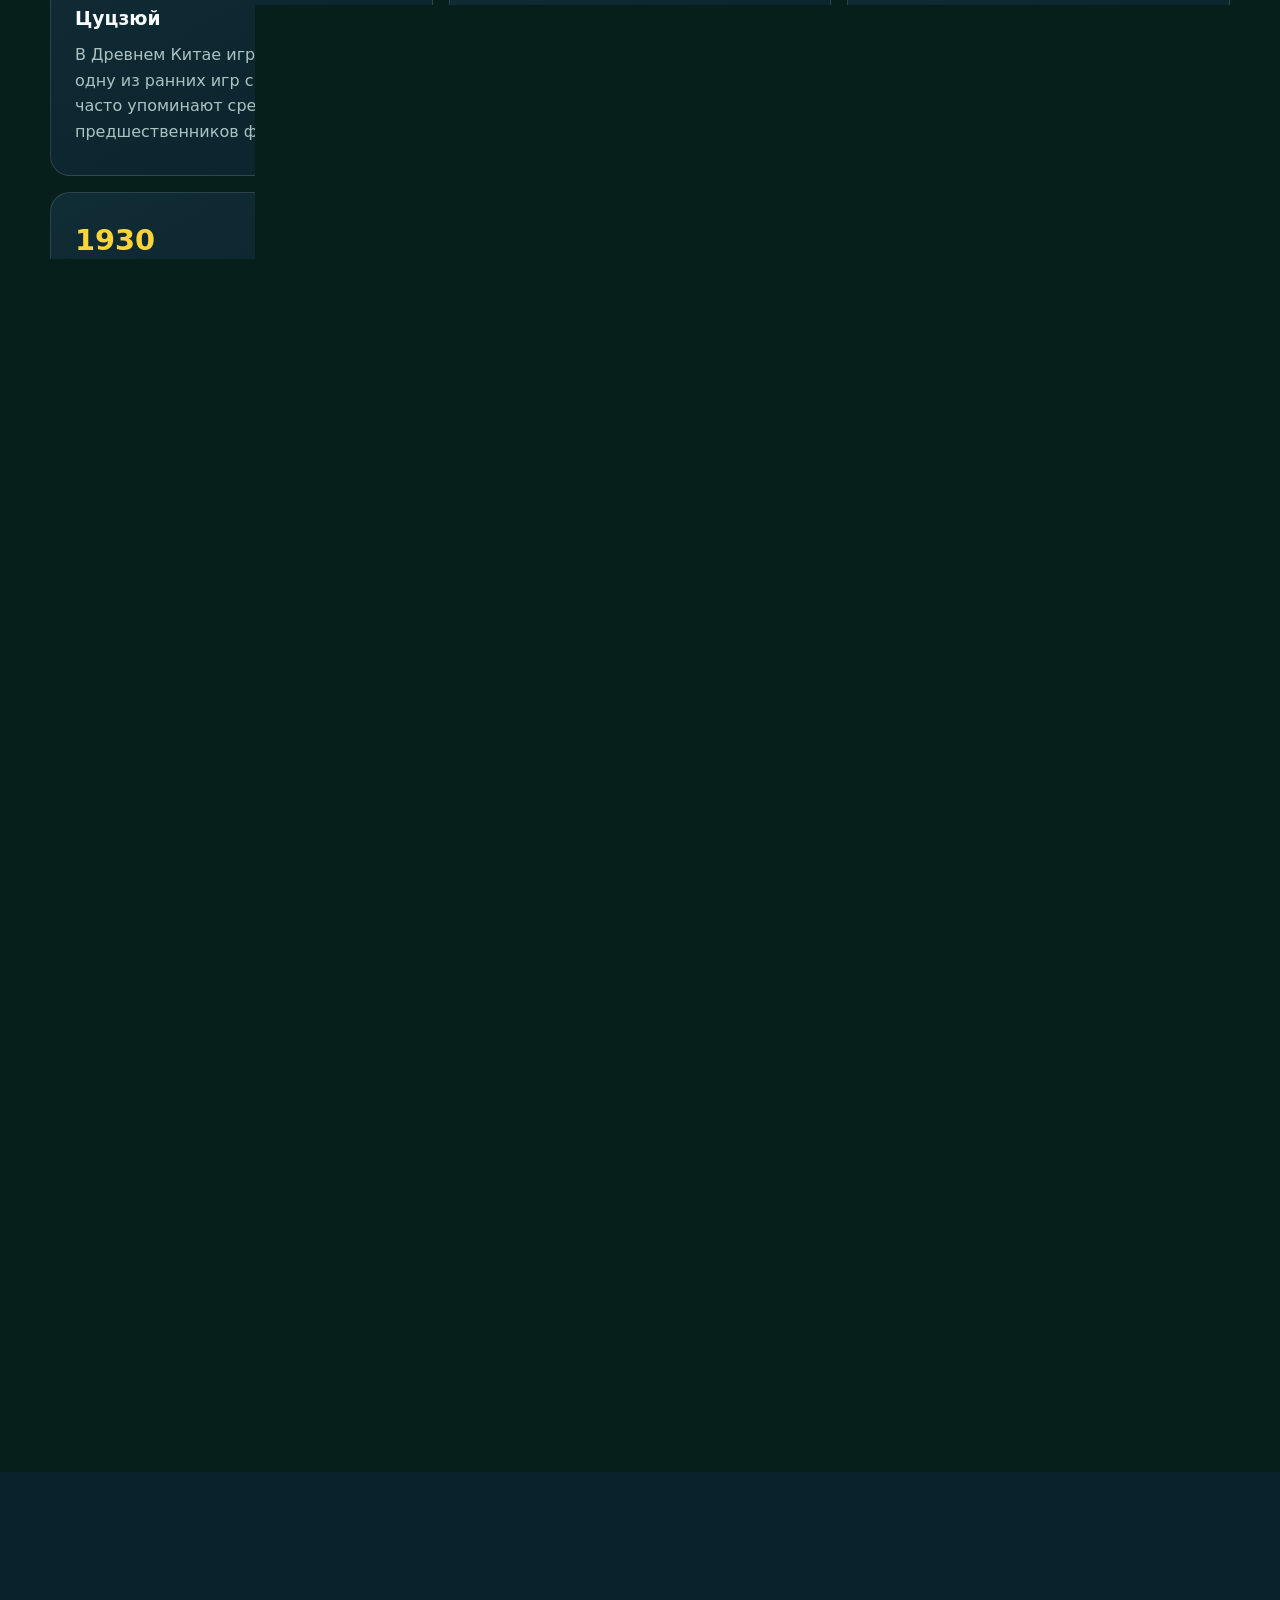
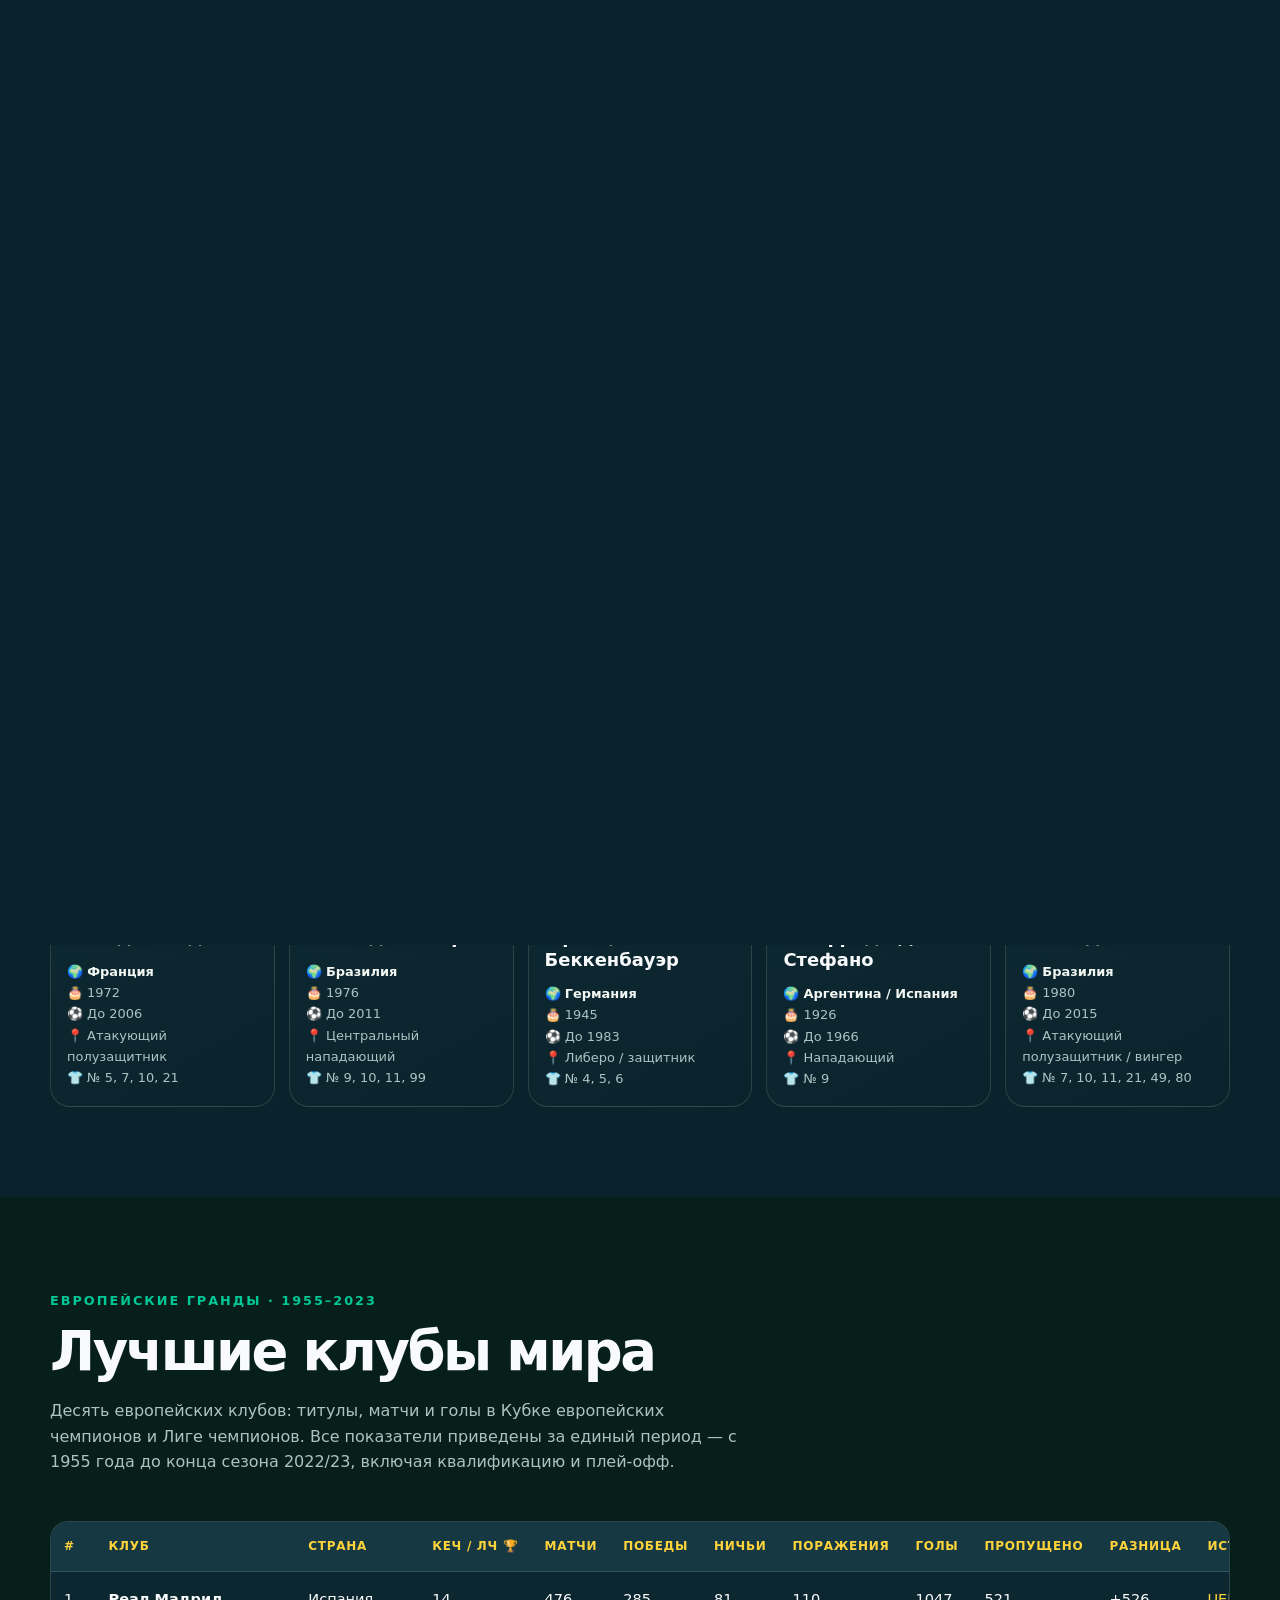
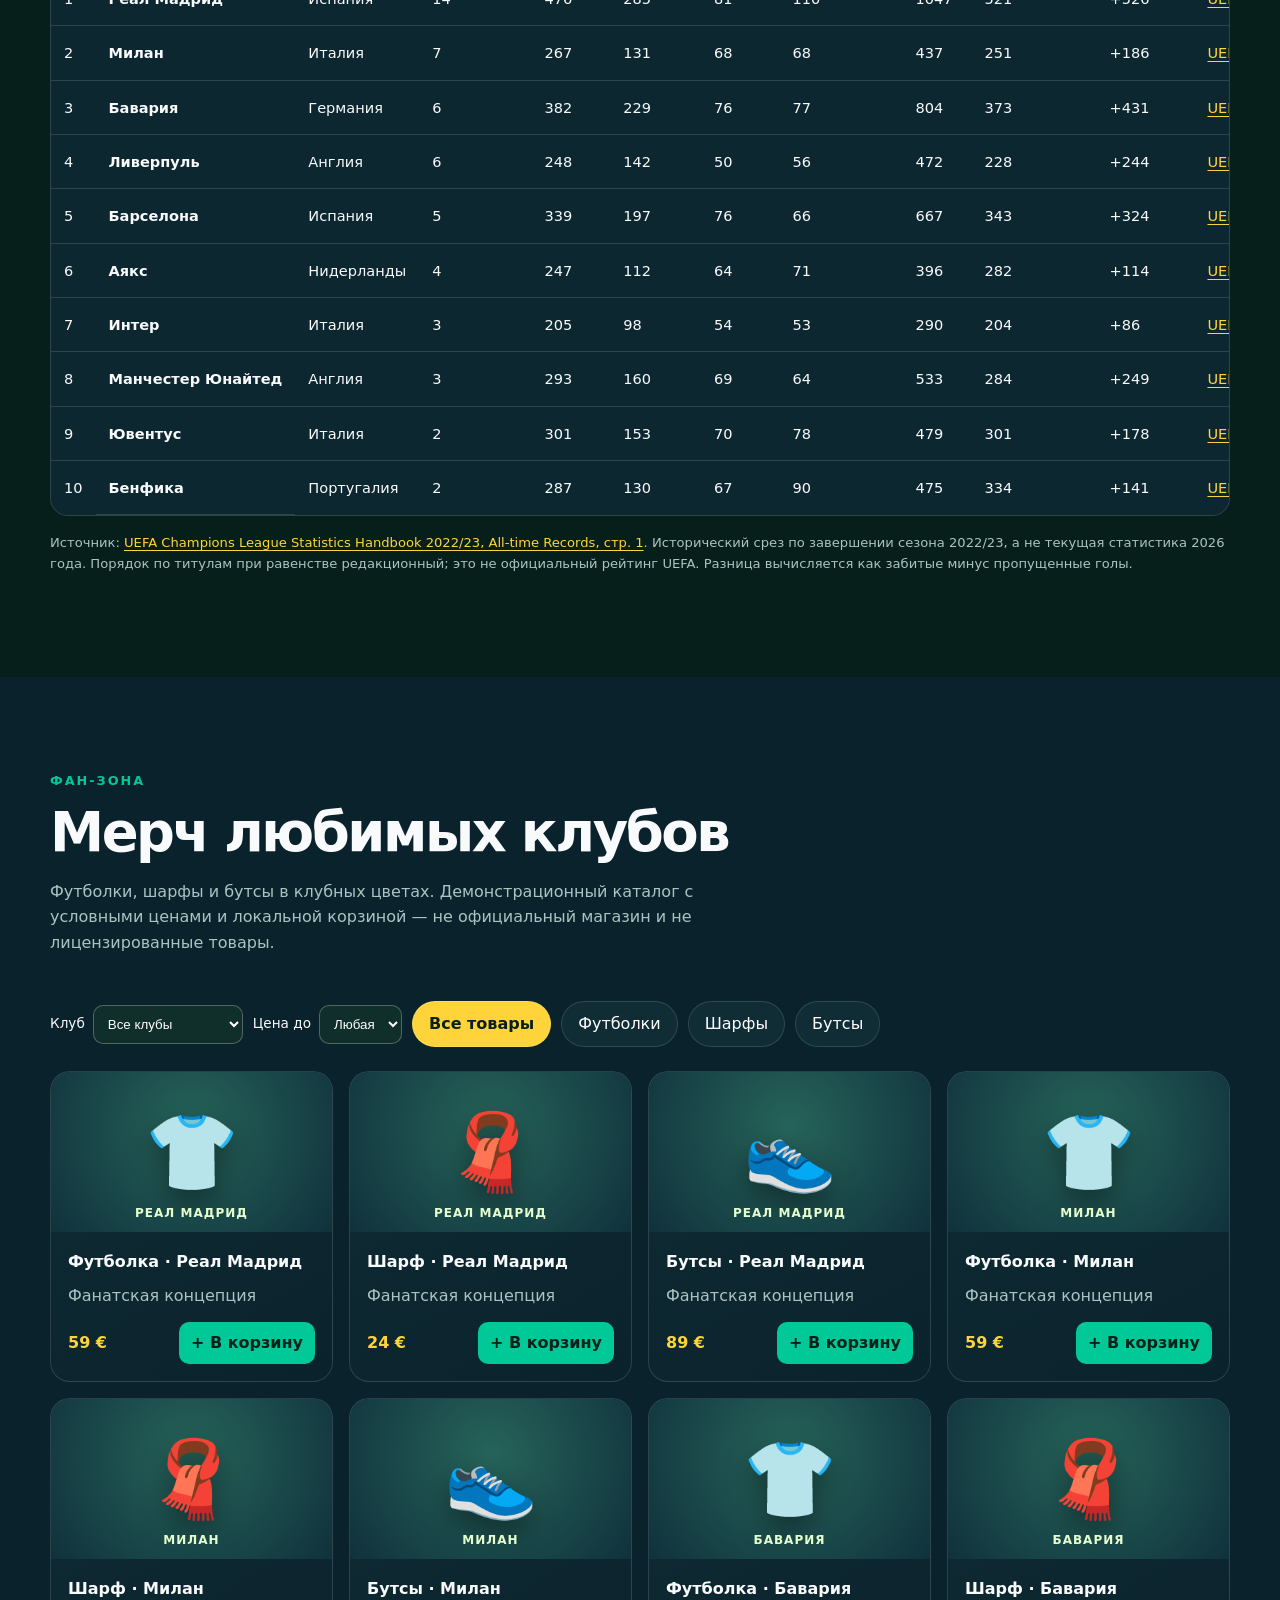
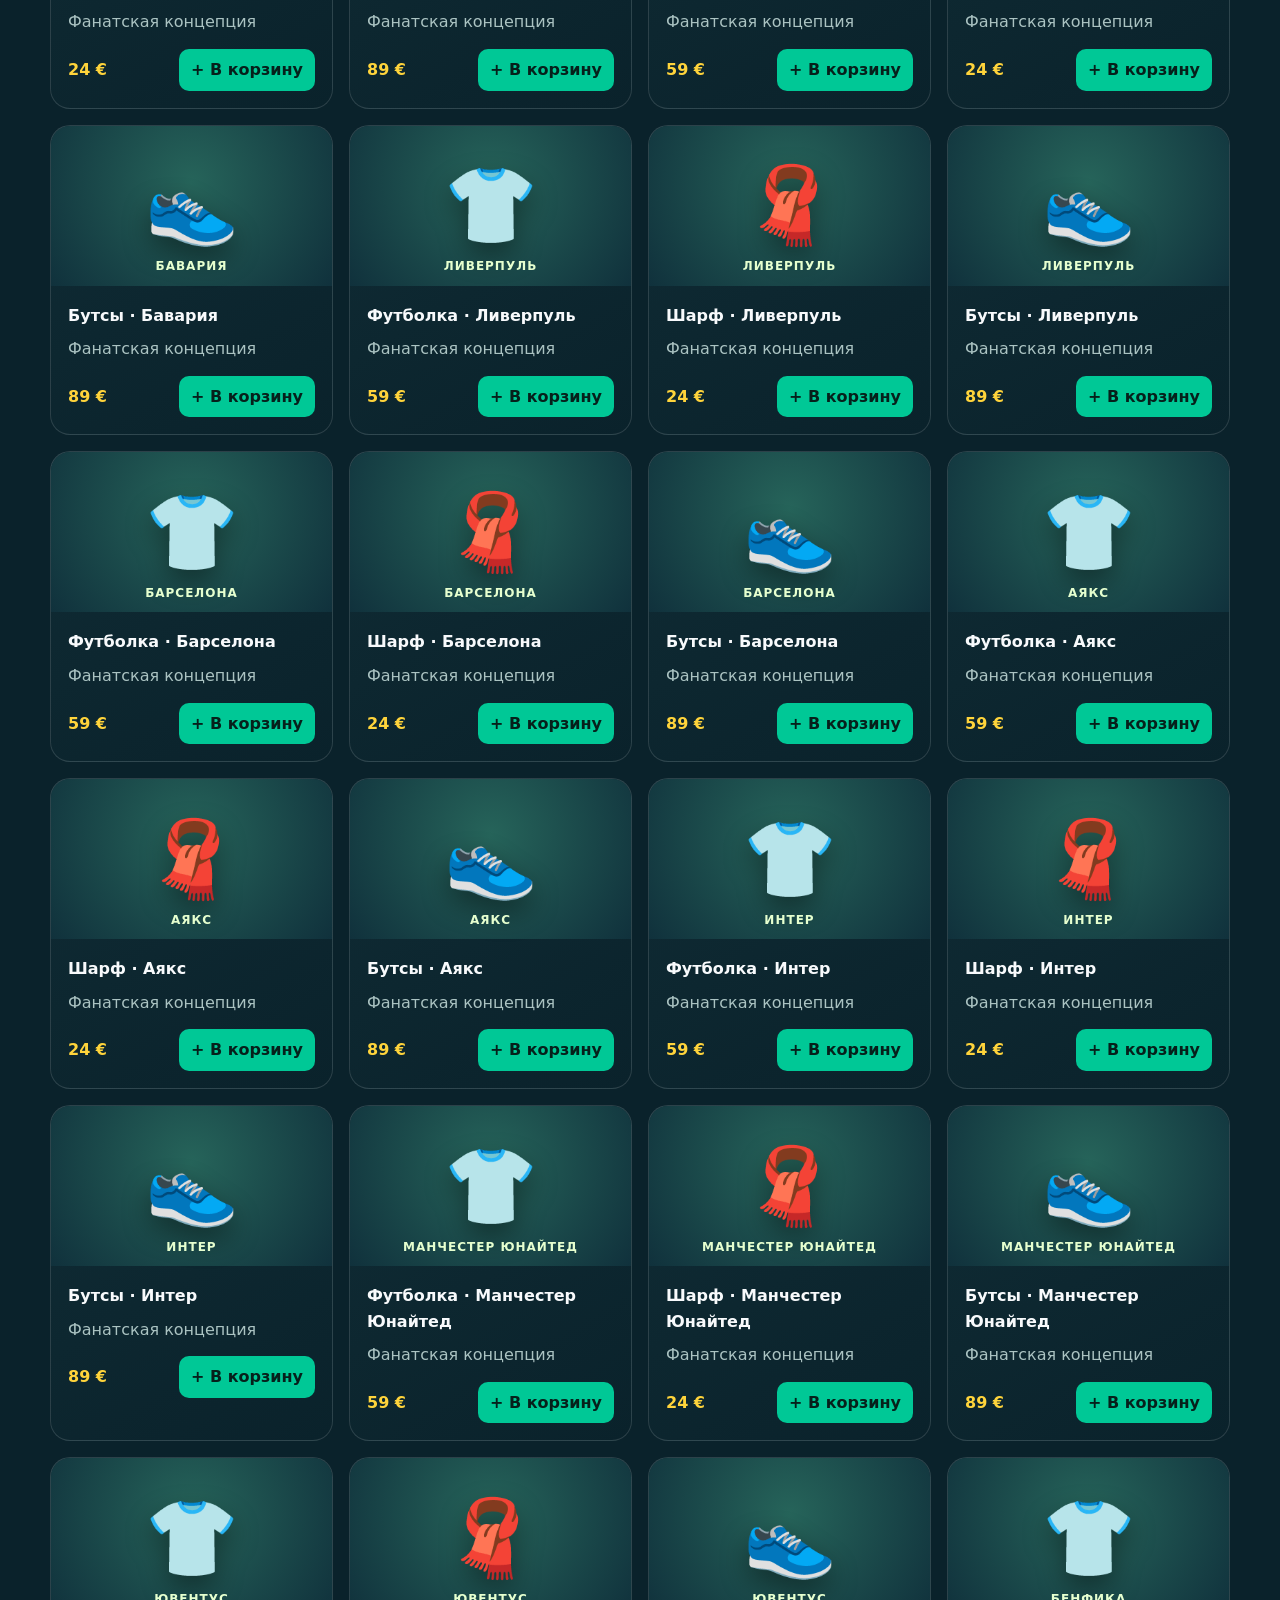
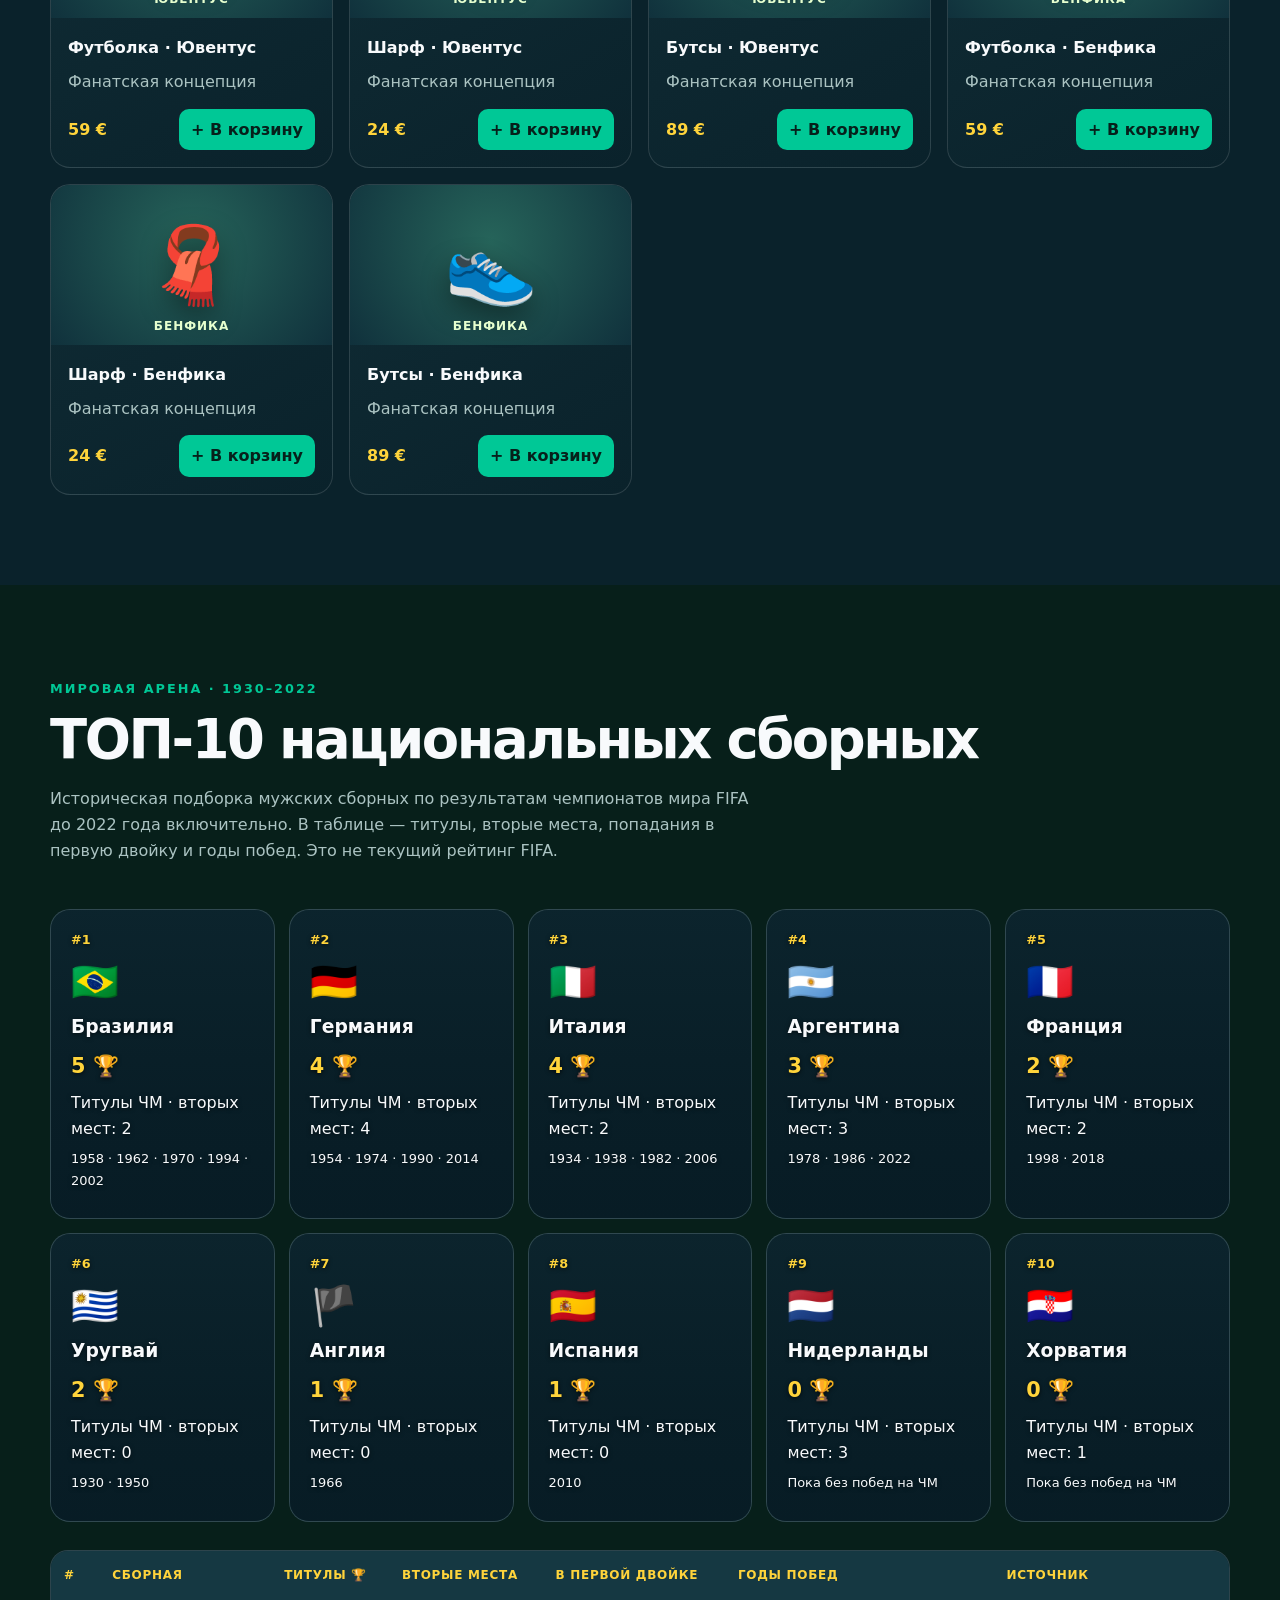
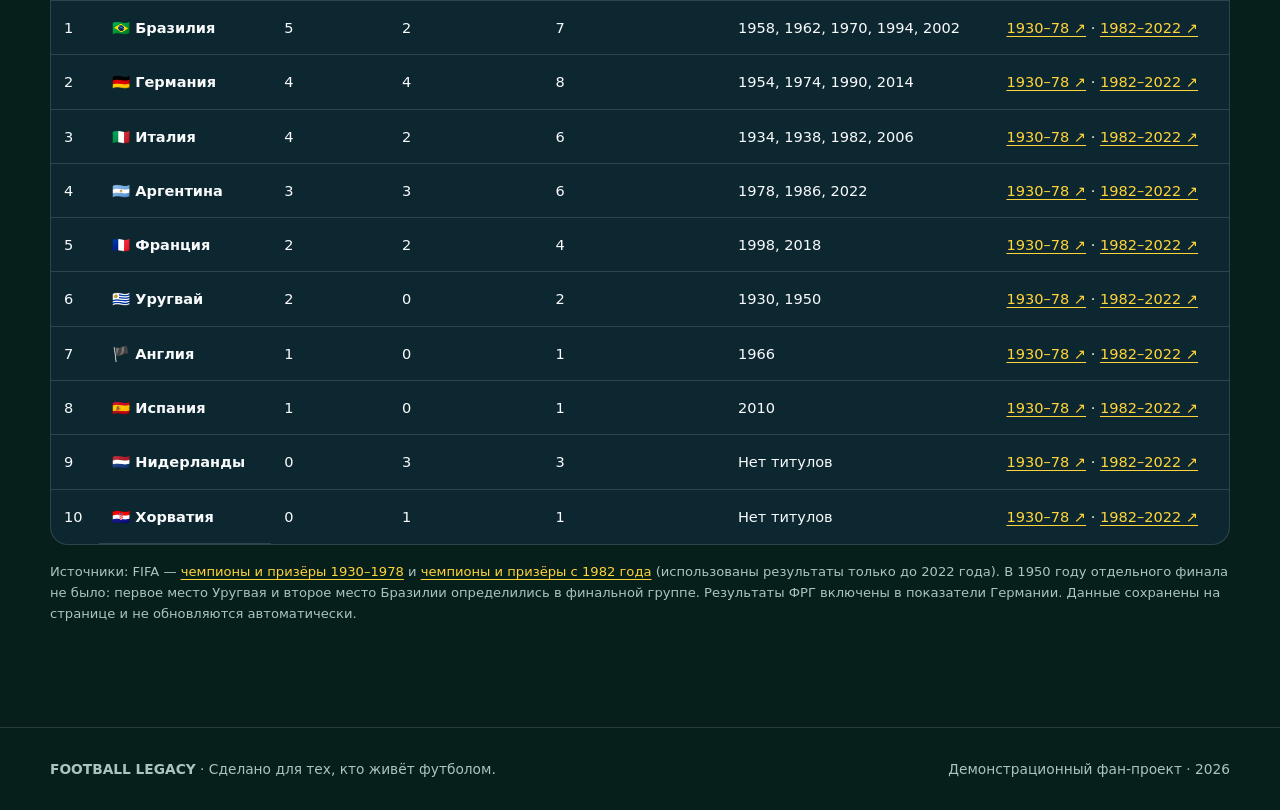
==== commit 1dd25260: "Update index.html" ====
--- a/index.html
+++ b/index.html
@@ -2,7 +2,7 @@
 <html lang="ru">
 <head>
 <meta charset="utf-8"><meta name="viewport" content="width=device-width,initial-scale=1"><meta name="theme-color" content="#071b24">
-<title>FOOTBALL LEGACY — Больше, чем игра</title>
+<title>FOOTBALL LEGACY — Больше, чем победа</title>
 <link rel="stylesheet" href="style.css">
 <link rel="stylesheet" href="accessibility.css">
 </head>
